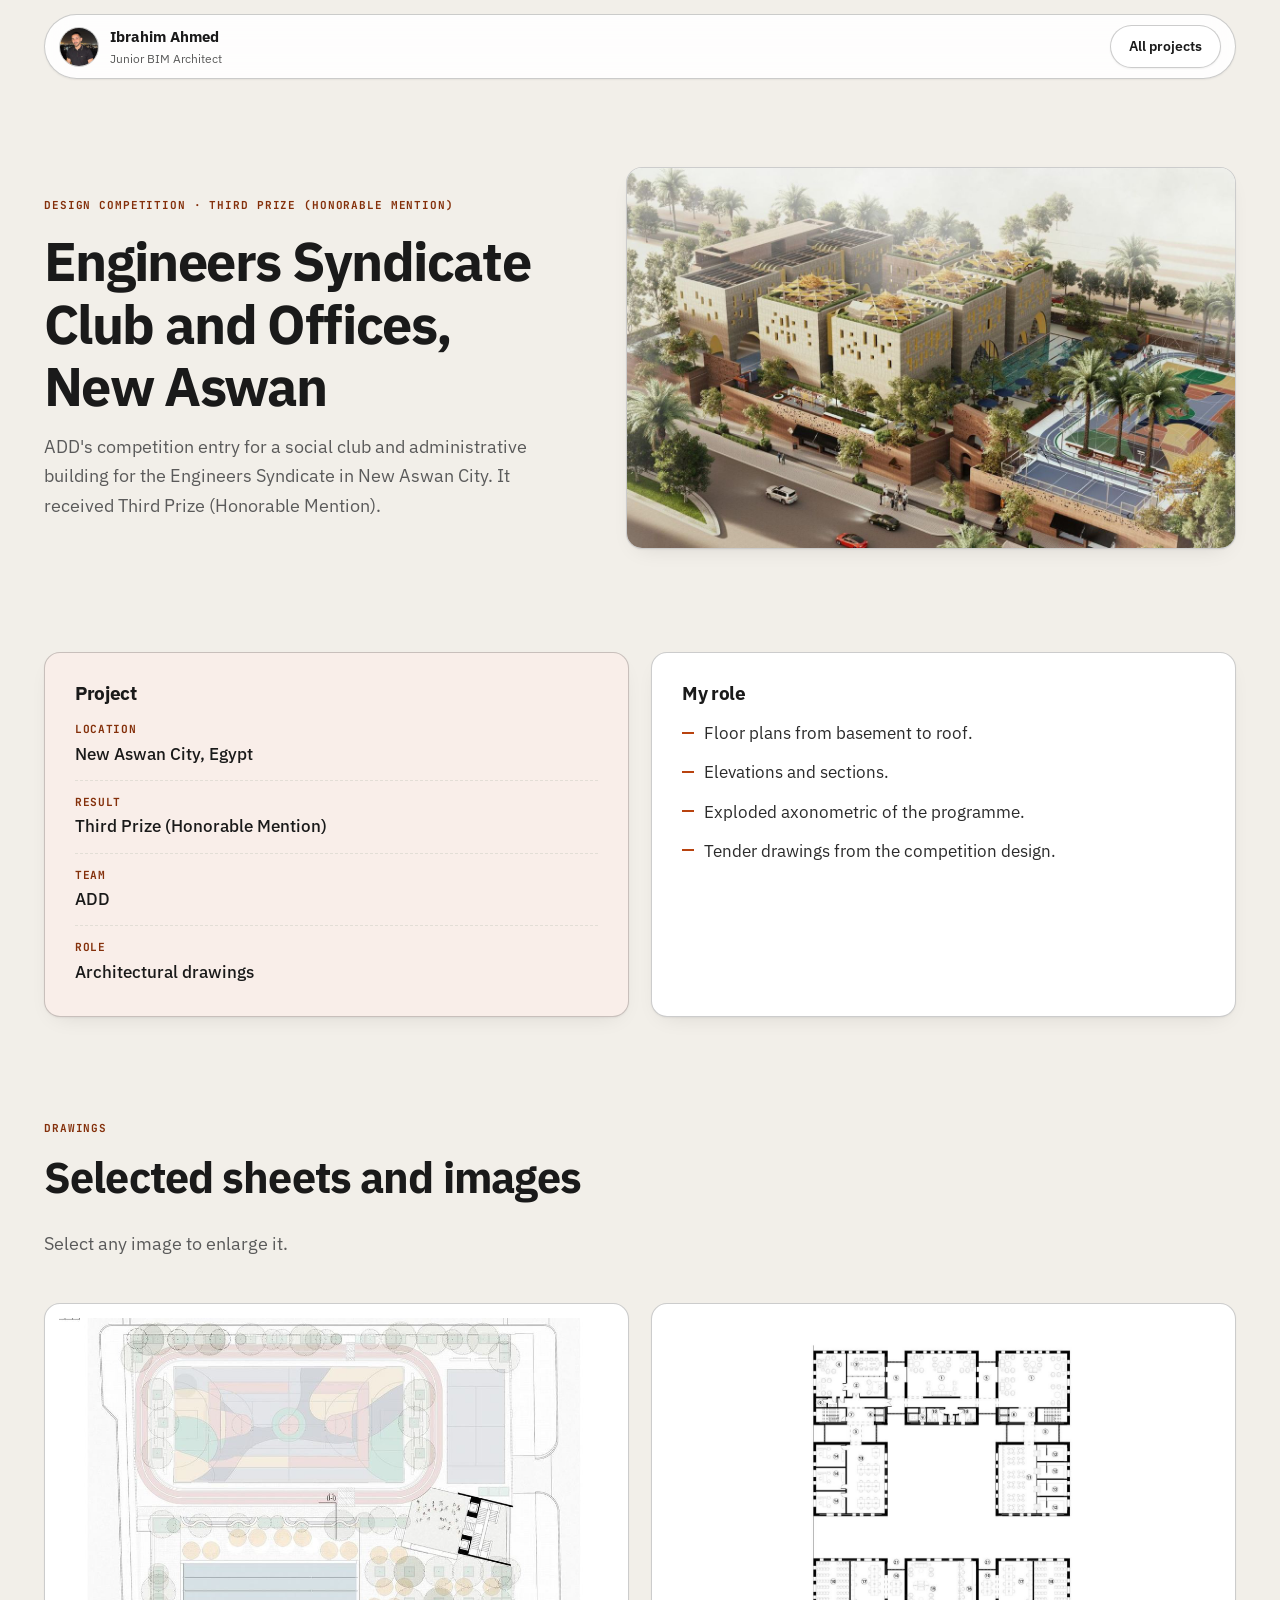
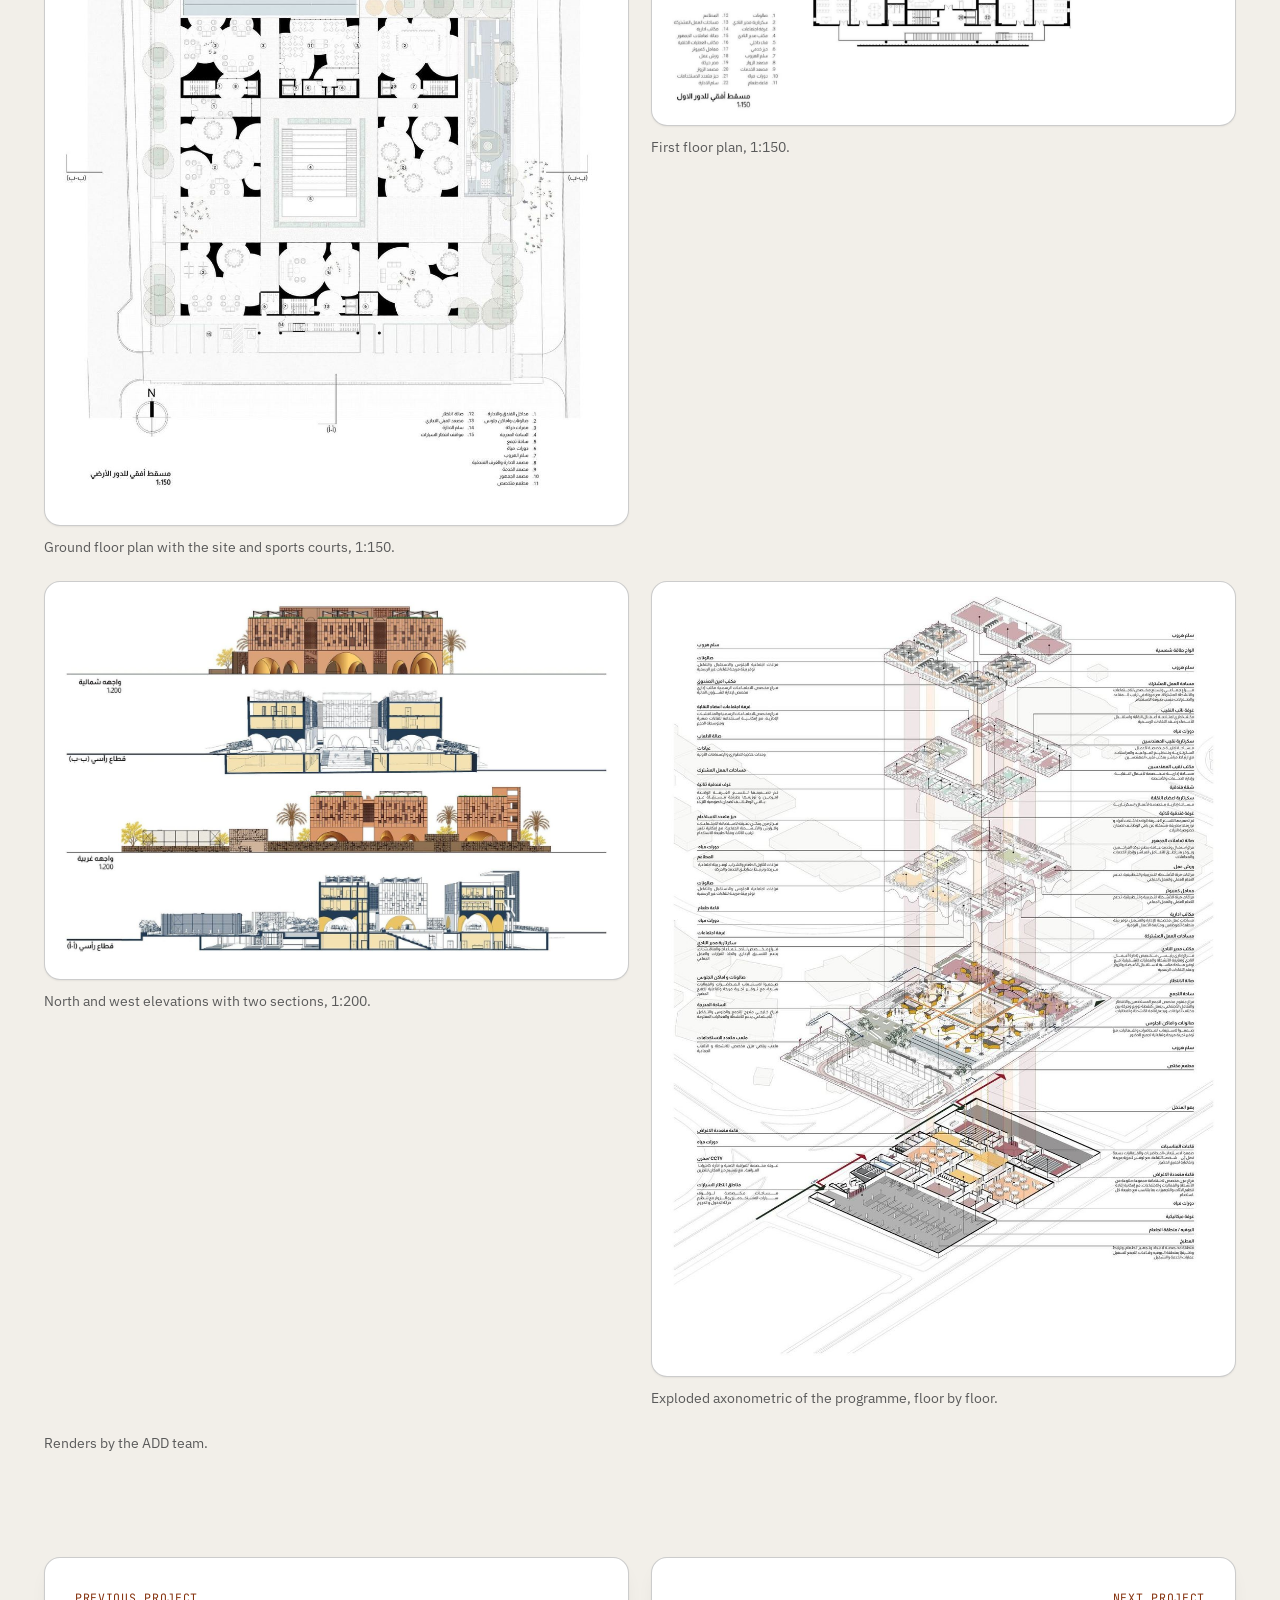
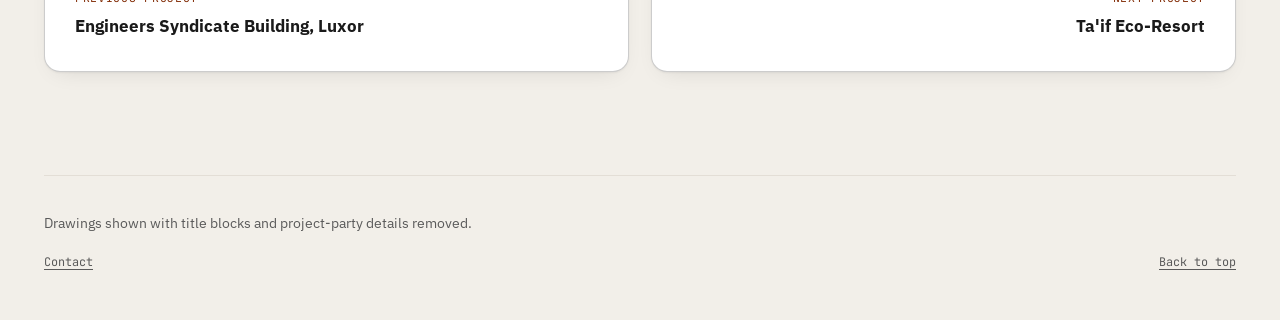
==== projects/engineers-syndicate-club-and-offices-new-aswan.html @ cb83fa79 "Add portfolio site for Ibrahim Ahmed Static site with a home page, six project pages with drawings, " ====
<!doctype html>
<html lang="en" dir="ltr" data-style="calm" data-archetype="other" style="--brand:#b8430f;--brand-ink:#ffffff">
<head>
  <meta charset="utf-8">
  <meta name="viewport" content="width=device-width, initial-scale=1">
  <title>Engineers Syndicate Club and Offices, New Aswan | Ibrahim Ahmed</title>
  <meta name="description" content="ADD&#x27;s competition entry for a social club and administrative building for the Engineers Syndicate in New Aswan City. It received Third Prize (Honorable M">
  <meta name="author" content="Ibrahim Ahmed">
  <meta name="color-scheme" content="light dark">
  <link rel="canonical" href="https://ibrahim-ahmed-a.github.io/Portfolio/projects/engineers-syndicate-club-and-offices-new-aswan.html">
  <meta property="og:title" content="Engineers Syndicate Club and Offices, New Aswan | Ibrahim Ahmed">
  <meta property="og:description" content="ADD&#x27;s competition entry for a social club and administrative building for the Engineers Syndicate in New Aswan City. It received Third Prize (Honorable M">
  <meta property="og:image" content="https://ibrahim-ahmed-a.github.io/Portfolio/assets/work/engineers-syndicate-club-and-offices-new-aswan.jpg">
  <link rel="icon" href="../assets/avatar.jpg">
  <link rel="preconnect" href="https://fonts.googleapis.com">
<link rel="preconnect" href="https://fonts.gstatic.com" crossorigin>
<link rel="stylesheet" href="https://fonts.googleapis.com/css2?family=IBM+Plex+Sans:wght@400;500;600;700&family=JetBrains+Mono:wght@500;700&display=swap">
  <link rel="stylesheet" href="../assets/site.css">
  <link rel="stylesheet" href="../assets/extra.css">
</head>
<body class="project-page">
  <a class="skip-link" href="#main">Skip to main content</a>
  <header class="topbar" id="top">
    <a class="brand" href="../index.html">
      <img class="brand-avatar" src="../assets/avatar.jpg" width="40" height="40" alt="" loading="eager" decoding="async">
      <span class="brand-text"><strong>Ibrahim Ahmed</strong><small>Junior BIM Architect</small></span>
    </a>
    <div class="topbar-actions"><a class="btn btn-ghost btn-sm" href="../index.html#work">All projects</a></div>
  </header>
  <main id="main">
    <section class="project-hero">
      <div class="project-head" data-reveal>
        <p class="kicker"><span>Design competition · Third Prize (Honorable Mention)</span></p>
        <h1 class="project-title">Engineers Syndicate Club and Offices, New Aswan</h1>
        <p class="section-lede">ADD&#x27;s competition entry for a social club and administrative building for the Engineers Syndicate in New Aswan City. It received Third Prize (Honorable Mention).</p>
      </div>
      <div class="project-cover"><img src="../assets/work/engineers-syndicate-club-and-offices-new-aswan.jpg" alt="" width="800" height="500" style="view-transition-name: work-engineers-syndicate-club-and-offices-new-aswan"></div>
    </section>
    <section class="section grid grid-2">
      <div class="card card-facts" data-reveal><h2 class="card-title">Project</h2><dl class="facts"><div><dt>Location</dt><dd>New Aswan City, Egypt</dd></div><div><dt>Result</dt><dd>Third Prize (Honorable Mention)</dd></div><div><dt>Team</dt><dd>ADD</dd></div><div><dt>Role</dt><dd>Architectural drawings</dd></div></dl></div>
      <div class="card" data-reveal><h2 class="card-title">My role</h2><ul class="role-list"><li>Floor plans from basement to roof.</li><li>Elevations and sections.</li><li>Exploded axonometric of the programme.</li><li>Tender drawings from the competition design.</li></ul></div>
    </section>
    <section class="section">
      <div class="section-head" data-reveal><p class="kicker"><span>Drawings</span></p><h2 class="section-title">Selected sheets and images</h2>
      <p class="section-lede">Select any image to enlarge it.</p></div>
      <div class="gallery"><figure class="shot" data-reveal><button class="shot-btn" type="button" data-full="../assets/projects/engineers-syndicate-club-and-offices-new-aswan-1.jpg" aria-label="Enlarge: Ground floor plan with the site and sports courts, 1:150."><img src="../assets/projects/engineers-syndicate-club-and-offices-new-aswan-1.jpg" alt="Ground floor plan with the site and sports courts, 1:150." width="1050" height="1500" loading="lazy" decoding="async"></button><figcaption>Ground floor plan with the site and sports courts, 1:150.</figcaption></figure><figure class="shot" data-reveal><button class="shot-btn" type="button" data-full="../assets/projects/engineers-syndicate-club-and-offices-new-aswan-2.jpg" aria-label="Enlarge: First floor plan, 1:150."><img src="../assets/projects/engineers-syndicate-club-and-offices-new-aswan-2.jpg" alt="First floor plan, 1:150." width="1500" height="1062" loading="lazy" decoding="async"></button><figcaption>First floor plan, 1:150.</figcaption></figure><figure class="shot" data-reveal><button class="shot-btn" type="button" data-full="../assets/projects/engineers-syndicate-club-and-offices-new-aswan-3.jpg" aria-label="Enlarge: North and west elevations with two sections, 1:200."><img src="../assets/projects/engineers-syndicate-club-and-offices-new-aswan-3.jpg" alt="North and west elevations with two sections, 1:200." width="1500" height="997" loading="lazy" decoding="async"></button><figcaption>North and west elevations with two sections, 1:200.</figcaption></figure><figure class="shot" data-reveal><button class="shot-btn" type="button" data-full="../assets/projects/engineers-syndicate-club-and-offices-new-aswan-4.jpg" aria-label="Enlarge: Exploded axonometric of the programme, floor by floor."><img src="../assets/projects/engineers-syndicate-club-and-offices-new-aswan-4.jpg" alt="Exploded axonometric of the programme, floor by floor." width="1087" height="1500" loading="lazy" decoding="async"></button><figcaption>Exploded axonometric of the programme, floor by floor.</figcaption></figure></div>
      <p class="project-note" data-reveal>Renders by the ADD team.</p>
    </section>
    <nav class="section project-nav" aria-label="More projects" data-reveal>
      <a class="card project-nav-link" href="engineers-syndicate-building-luxor.html"><small>Previous project</small><strong>Engineers Syndicate Building, Luxor</strong></a>
      <a class="card project-nav-link next" href="taif-eco-resort.html"><small>Next project</small><strong>Ta&#x27;if Eco-Resort</strong></a>
    </nav>
  </main>
  <footer class="footer"><div class="footer-inner">
    <p class="footer-note">Drawings shown with title blocks and project-party details removed.</p>
    <p class="footer-meta"><a href="../index.html#contact">Contact</a><a href="#top">Back to top</a></p>
  </div></footer>
  <dialog class="lightbox" id="lightbox" aria-label="Enlarged image"><button class="lightbox-close" type="button" aria-label="Close">Close</button><img alt=""></dialog>
  <script src="../assets/extra.js" defer></script>
</body>
</html>
---- assets/site.css ----
/* =========================================================================
   Portfolio template : generated by the portfolio-interview skill
   Derived from the imMamdouhaboammar portfolio page (Patter design system).
   One stylesheet serves LTR and RTL pages. Direction-sensitive values go
   through logical properties or the --sx flip.
   The whole palette hangs off one colour: --brand, set inline on <html> by
   build.mjs together with --brand-ink (black or white, whichever reads).
   ========================================================================= */

:root {
  --brand:        #df9367;
  --brand-ink:    #16120e;
  --brand-deep:   color-mix(in srgb, var(--brand) 72%, #000);
  --brand-light:  color-mix(in srgb, var(--brand) 38%, #fff);
  --brand-cream:  color-mix(in srgb, var(--brand) 9%, #fff);

  --ink:          #000000;
  --ink-2:        #1a1a1a;
  --ink-body:     #2b2b2b;
  --ink-muted:    #5a5a5a;

  --bg:           #f2efe9;
  --surface:      #ffffff;
  --surface-2:    #faf8f5;
  --surface-dark: #14161c;
  --line:         #000000;
  --line-soft:    #e3ded6;
  --live:         #2ea043;

  /* Accent rotation. Slot 1 is always the brand; each card claims one
     through data-accent. */
  --a1: var(--brand);
  --a2: #c6e86c;
  --a3: #8fbef5;
  --a4: #c9a8f2;
  --a5: #7fd6b4;
  --a6: #f6cf63;
  --accent: var(--a1);
  --accent-ink: #16120e;

  --font-sans: "IBM Plex Sans", ui-sans-serif, system-ui, -apple-system, "Segoe UI", sans-serif;
  --font-mono: "JetBrains Mono", ui-monospace, "SF Mono", Menlo, monospace;

  --r-sm: 8px;
  --r-md: 14px;
  --r-lg: 20px;
  --r-xl: 28px;
  --r-pill: 999px;

  --bw: 2px;
  --sx: 5px;                       /* horizontal shadow offset, flipped in RTL */
  --sy: 5px;
  --shadow: var(--sx) var(--sy) 0 0 var(--line);
  --shadow-sm: calc(var(--sx) * 0.6) calc(var(--sy) * 0.6) 0 0 var(--line);
  --shadow-lg: calc(var(--sx) * 1.6) calc(var(--sy) * 1.6) 0 0 var(--line);

  --gap: clamp(14px, 2vw, 22px);
  --pad: clamp(18px, 2.4vw, 30px);
  --shell: clamp(16px, 4vw, 44px);
  --section-gap: clamp(56px, 8vw, 116px);
  --maxw: 1280px;

  --focus: var(--ink-2);
  --ease: cubic-bezier(0.32, 0.72, 0, 1);
}

html[lang="ar"] {
  --font-sans: "IBM Plex Sans Arabic", "IBM Plex Sans", ui-sans-serif, system-ui, sans-serif;
}

[dir="rtl"] { --sx: -5px; }

[data-accent="1"] { --accent: var(--a1); --accent-ink: var(--brand-ink); }
[data-accent="2"] { --accent: var(--a2); }
[data-accent="3"] { --accent: var(--a3); }
[data-accent="4"] { --accent: var(--a4); }
[data-accent="5"] { --accent: var(--a5); }
[data-accent="6"] { --accent: var(--a6); }

/* --- dark theme ---------------------------------------------------------- */

@media (prefers-color-scheme: dark) {
  :root:not([data-theme="light"]) {
    --brand-deep: color-mix(in srgb, var(--brand) 70%, #fff);
    --brand-light: color-mix(in srgb, var(--brand) 30%, #0b0d12);
    --brand-cream: color-mix(in srgb, var(--brand) 14%, #0b0d12);
    --ink: #000000;
    --ink-2: #f2f2f2;
    --ink-body: #d8dbe0;
    --ink-muted: #9aa1ad;
    --bg: #0b0d12;
    --surface: #161920;
    --surface-2: #1b1f27;
    --surface-dark: #000000;
    --line: #000000;
    --line-soft: #2c313b;
    --a2: #cdeb7a;
    --a3: #9cc8fa;
    --a4: #d3b6f7;
    --a5: #8fe0c1;
    --a6: #f8d876;
  }
}

:root[data-theme="dark"] {
  --brand-deep: color-mix(in srgb, var(--brand) 70%, #fff);
  --brand-light: color-mix(in srgb, var(--brand) 30%, #0b0d12);
  --brand-cream: color-mix(in srgb, var(--brand) 14%, #0b0d12);
  --ink: #000000;
  --ink-2: #f2f2f2;
  --ink-body: #d8dbe0;
  --ink-muted: #9aa1ad;
  --bg: #0b0d12;
  --surface: #161920;
  --surface-2: #1b1f27;
  --surface-dark: #000000;
  --line: #000000;
  --line-soft: #2c313b;
  --a2: #cdeb7a;
  --a3: #9cc8fa;
  --a4: #d3b6f7;
  --a5: #8fe0c1;
  --a6: #f8d876;
}

/* --- base ---------------------------------------------------------------- */

*, *::before, *::after { box-sizing: border-box; }

html {
  scroll-behavior: smooth;
  scroll-padding-block-start: 96px;
  -webkit-text-size-adjust: 100%;
}

body {
  margin: 0;
  background-color: var(--bg);
  background-image: radial-gradient(circle at 1px 1px, color-mix(in srgb, var(--ink-muted) 22%, transparent) 1px, transparent 0);
  background-size: 22px 22px;
  color: var(--ink-body);
  font-family: var(--font-sans);
  font-size: clamp(15px, 0.35vw + 14px, 16.5px);
  line-height: 1.65;
  overflow-x: hidden;
}

img { max-width: 100%; height: auto; display: block; }

h1, h2, h3 {
  color: var(--ink-2);
  margin: 0;
  line-height: 1.15;
  letter-spacing: -0.02em;
  font-weight: 700;
  text-wrap: balance;
}

html[lang="ar"] h1,
html[lang="ar"] h2,
html[lang="ar"] h3 { letter-spacing: 0; line-height: 1.3; }

p { margin: 0; text-wrap: pretty; }
ul { margin: 0; padding: 0; list-style: none; }

a { color: inherit; text-decoration: none; }

:focus-visible {
  outline: 3px solid var(--focus);
  outline-offset: 2px;
}

/* Dark surfaces need the ring inverted to stay visible against them. */
.pill-dark,
.card-feature,
.card-feature * { --focus: #f2efe9; }

/* Text for screen readers only, such as the note that a link opens a new tab. */
.sr-only {
  position: absolute;
  width: 1px;
  height: 1px;
  padding: 0;
  margin: -1px;
  overflow: hidden;
  clip: rect(0, 0, 0, 0);
  clip-path: inset(50%);
  white-space: nowrap;
  border: 0;
}

.skip-link {
  position: absolute;
  inset-block-start: -100px;
  inset-inline-start: var(--shell);
  z-index: 200;
  padding: 10px 18px;
  background: var(--brand);
  color: var(--brand-ink);
  border: var(--bw) solid var(--line);
  border-radius: var(--r-pill);
  font-weight: 600;
  transition: inset-block-start 0.2s var(--ease);
}
.skip-link:focus { inset-block-start: 14px; }

.i { width: 18px; height: 18px; flex: none; }
[dir="rtl"] .i-arrow { transform: scaleX(-1); }

/* --- shell --------------------------------------------------------------- */

main {
  width: min(100% - var(--shell) * 2, var(--maxw));
  margin-inline: auto;
  padding-block: clamp(20px, 4vw, 40px) 0;
}

.section { margin-block-start: var(--section-gap); }

.section-head { max-width: 62ch; margin-block-end: clamp(24px, 3.5vw, 44px); }

.section-title { font-size: clamp(1.7rem, 3.4vw, 2.7rem); }

.section-lede {
  margin-block-start: 14px;
  color: var(--ink-muted);
  font-size: clamp(0.98rem, 0.9vw + 0.75rem, 1.12rem);
}

.section-foot { margin-block-start: clamp(22px, 3vw, 34px); }

/* --- kicker chip --------------------------------------------------------- */

.kicker { margin-block-end: 16px; display: flex; align-items: center; gap: 10px; }

.kicker::after {
  content: "";
  flex: none;
  width: 14px;
  height: 14px;
  background: var(--a3);
  border: 1.5px solid var(--line);
  border-radius: 4px;
  transform: rotate(18deg);
}

.kicker > span {
  display: inline-block;
  padding: 5px 14px;
  background: var(--brand);
  color: var(--brand-ink);
  border: var(--bw) solid var(--line);
  border-radius: var(--r-pill);
  box-shadow: var(--shadow-sm);
  font-family: var(--font-mono);
  font-size: 11px;
  font-weight: 700;
  letter-spacing: 0.08em;
  text-transform: uppercase;
}

html[lang="ar"] .kicker > span {
  font-family: var(--font-sans);
  letter-spacing: 0;
  text-transform: none;
  font-size: 12px;
}

/* --- cards --------------------------------------------------------------- */

.card {
  background: var(--surface);
  border: var(--bw) solid var(--line);
  border-radius: var(--r-lg);
  box-shadow: var(--shadow);
  padding: var(--pad);
}

.card-title { font-size: clamp(1.02rem, 0.7vw + 0.86rem, 1.16rem); }

.card-body {
  margin-block-start: 10px;
  color: var(--ink-muted);
  font-size: 0.95rem;
  line-height: 1.6;
}

/* --- buttons ------------------------------------------------------------- */

.btn {
  display: inline-flex;
  align-items: center;
  gap: 9px;
  padding: 13px 24px;
  border: var(--bw) solid var(--line);
  border-radius: var(--r-pill);
  box-shadow: var(--shadow-sm);
  font-family: inherit;
  font-size: 0.95rem;
  font-weight: 600;
  cursor: pointer;
  transition: transform 0.16s var(--ease), box-shadow 0.16s var(--ease), background-color 0.16s var(--ease);
}

.btn-sm { padding: 9px 18px; font-size: 0.88rem; }
.topbar .btn { white-space: nowrap; }

.btn-primary { background: var(--brand); color: var(--brand-ink); }
.btn-ghost { background: var(--surface); color: var(--ink-2); }

.btn:hover {
  transform: translate(calc(var(--sx) * -0.5), -2px);
  box-shadow: var(--shadow);
}
.btn:active { transform: translate(0, 0); box-shadow: none; }

.icon-btn {
  display: inline-grid;
  place-items: center;
  width: 42px;
  height: 42px;
  padding: 0;
  background: var(--surface);
  color: var(--ink-2);
  border: var(--bw) solid var(--line);
  border-radius: var(--r-pill);
  cursor: pointer;
  transition: background-color 0.16s var(--ease), transform 0.16s var(--ease);
}
.icon-btn:hover { background: var(--brand); color: var(--brand-ink); }
.icon-btn .i { width: 19px; height: 19px; grid-area: 1 / 1; }

/* theme icon swap */
.i-moon { display: none; }
@media (prefers-color-scheme: dark) {
  :root:not([data-theme="light"]) .i-sun { display: none; }
  :root:not([data-theme="light"]) .i-moon { display: block; }
}
:root[data-theme="dark"] .i-sun { display: none; }
:root[data-theme="dark"] .i-moon { display: block; }
:root[data-theme="light"] .i-sun { display: block; }
:root[data-theme="light"] .i-moon { display: none; }

/* --- pills & chips ------------------------------------------------------- */

.pill {
  display: inline-flex;
  align-items: center;
  gap: 8px;
  padding: 9px 16px;
  border: var(--bw) solid var(--line);
  border-radius: var(--r-pill);
  font-size: 0.85rem;
  font-weight: 500;
}

.pill-dark {
  background: var(--surface-dark);
  color: #f4f1ec;
  transition: transform 0.16s var(--ease);
}
a.pill-dark:hover { transform: translateY(-2px); }
.pill-dark .i { width: 15px; height: 15px; color: var(--brand); }

.pill-row {
  display: flex;
  flex-wrap: wrap;
  gap: 10px;
  margin-block-start: clamp(22px, 3vw, 30px);
}

.chip-row { display: flex; flex-wrap: wrap; gap: 8px; }
.chip-row-tight { gap: 6px; margin-block-start: 18px; }

.chip {
  padding: 5px 12px;
  background: var(--surface-2);
  color: var(--ink-body);
  border: 1.5px solid var(--line-soft);
  border-radius: var(--r-pill);
  font-size: 0.8rem;
  font-weight: 500;
}

.chip-solid { background: var(--brand); color: var(--brand-ink); border-color: var(--line); font-weight: 600; }
.chip-mono { font-family: var(--font-mono); font-size: 0.72rem; font-weight: 700; }

.tag-row { display: flex; flex-wrap: wrap; gap: 6px; margin-block-start: 16px; }

.tag {
  padding: 3px 10px;
  background: var(--brand-cream);
  color: var(--brand-deep);
  border: 1.5px solid var(--brand-light);
  border-radius: var(--r-sm);
  font-family: var(--font-mono);
  font-size: 0.68rem;
  font-weight: 700;
  letter-spacing: 0.02em;
}

/* --- topbar -------------------------------------------------------------- */

.topbar {
  position: sticky;
  inset-block-start: 0;
  z-index: 100;
  display: flex;
  align-items: center;
  gap: clamp(10px, 2vw, 22px);
  width: min(100% - var(--shell) * 2, var(--maxw));
  margin-inline: auto;
  margin-block-start: 14px;
  padding: 10px 14px;
  background: color-mix(in srgb, var(--surface) 88%, transparent);
  backdrop-filter: blur(14px);
  -webkit-backdrop-filter: blur(14px);
  border: var(--bw) solid var(--line);
  border-radius: var(--r-pill);
  box-shadow: var(--shadow-sm);
}

.brand { display: flex; align-items: center; gap: 11px; min-width: 0; }

.brand-avatar {
  width: 40px;
  height: 40px;
  border-radius: var(--r-pill);
  border: var(--bw) solid var(--line);
  object-fit: cover;
}

.brand-text { display: flex; flex-direction: column; min-width: 0; }
.brand-text strong { font-size: 0.92rem; color: var(--ink-2); white-space: nowrap; }
.brand-text small { font-size: 0.72rem; color: var(--ink-muted); white-space: nowrap; overflow: hidden; text-overflow: ellipsis; }

.nav { margin-inline-start: auto; }

.nav-list { display: flex; align-items: center; gap: 4px; }

.nav-list a {
  display: block;
  padding: 8px 14px;
  border-radius: var(--r-pill);
  font-size: 0.88rem;
  font-weight: 500;
  white-space: nowrap;
  color: var(--ink-muted);
  transition: color 0.16s var(--ease), background-color 0.16s var(--ease);
}
.nav-list a:hover { color: var(--ink-2); background: var(--surface-2); }
.nav-list a[aria-current="true"] { color: var(--ink-2); background: var(--brand-cream); font-weight: 600; }

.topbar-actions { display: flex; align-items: center; gap: 8px; margin-inline-start: auto; }
.nav + .topbar-actions { margin-inline-start: 0; }

.lang-switch {
  display: inline-flex;
  align-items: center;
  gap: 7px;
  padding: 9px 15px;
  background: var(--surface-2);
  border: var(--bw) solid var(--line);
  border-radius: var(--r-pill);
  font-size: 0.83rem;
  font-weight: 600;
  white-space: nowrap;
  color: var(--ink-2);
  transition: background-color 0.16s var(--ease);
}
.lang-switch:hover { background: var(--brand); color: var(--brand-ink); }
.lang-switch .i { width: 16px; height: 16px; }

.menu-btn { display: none; }
.menu-btn .i-close { display: none; }
.menu-btn[aria-expanded="true"] .i-menu { display: none; }
.menu-btn[aria-expanded="true"] .i-close { display: block; }

/* --- hero ---------------------------------------------------------------- */

.hero {
  display: grid;
  grid-template-columns: minmax(0, 1.55fr) minmax(0, 1fr);
  gap: var(--gap);
  margin-block-start: clamp(26px, 4vw, 48px);
  align-items: start;
}

.hero-main { padding: clamp(24px, 3.4vw, 46px); }

.hero-title {
  font-size: clamp(2.05rem, 5.4vw, 4rem);
  font-weight: 700;
  letter-spacing: -0.035em;
}
html[lang="ar"] .hero-title { letter-spacing: 0; font-size: clamp(1.85rem, 4.8vw, 3.5rem); }

.mark {
  display: inline-block;
  padding: 0 16px 3px;
  background: var(--brand);
  color: var(--brand-ink);
  border: var(--bw) solid var(--line);
  border-radius: var(--r-pill);
  box-shadow: var(--shadow-sm);
}

.hero-lede {
  max-width: 58ch;
  margin-block-start: clamp(18px, 2.4vw, 26px);
  color: var(--ink-muted);
  font-size: clamp(1rem, 0.7vw + 0.85rem, 1.15rem);
}

.hero-actions {
  display: flex;
  flex-wrap: wrap;
  gap: 12px;
  margin-block-start: clamp(22px, 3vw, 32px);
}

.hero-side { display: grid; gap: var(--gap); }

.card-portrait { padding: 12px; }

.card-portrait img {
  width: 100%;
  aspect-ratio: 1 / 1;
  object-fit: cover;
  border-radius: var(--r-md);
  border: var(--bw) solid var(--line);
}

.card-portrait figcaption {
  display: flex;
  align-items: center;
  gap: 9px;
  margin-block-start: 14px;
  padding-inline: 6px;
  padding-block-end: 4px;
  font-size: 0.83rem;
  font-weight: 500;
  color: var(--ink-muted);
}

.status-dot {
  width: 9px;
  height: 9px;
  flex: none;
  border-radius: 50%;
  background: var(--live);
  box-shadow: 0 0 0 3px color-mix(in srgb, var(--live) 24%, transparent);
}

.card-link {
  display: grid;
  grid-template-columns: 1fr auto;
  align-items: center;
  gap: 4px 12px;
  background: var(--brand-cream);
  transition: transform 0.18s var(--ease), box-shadow 0.18s var(--ease);
}
.card-link:hover { transform: translate(calc(var(--sx) * -0.6), -3px); box-shadow: var(--shadow-lg); }

.card-link-label {
  grid-column: 1;
  font-family: var(--font-mono);
  font-size: 0.7rem;
  font-weight: 700;
  letter-spacing: 0.06em;
  text-transform: uppercase;
  color: var(--brand-deep);
}
html[lang="ar"] .card-link-label { font-family: var(--font-sans); letter-spacing: 0; text-transform: none; font-size: 0.78rem; }

.card-link-value { grid-column: 1; font-size: 1.3rem; color: var(--ink-2); }

.card-link-go {
  grid-column: 2;
  grid-row: 1 / span 2;
  display: grid;
  place-items: center;
  width: 42px;
  height: 42px;
  background: var(--brand);
  color: var(--brand-ink);
  border: var(--bw) solid var(--line);
  border-radius: var(--r-pill);
}

/* --- stats --------------------------------------------------------------- */

.stats {
  display: grid;
  grid-template-columns: repeat(4, minmax(0, 1fr));
  gap: var(--gap);
  margin-block-start: var(--gap);
}

.stat { text-align: center; padding-block: clamp(20px, 2.6vw, 30px); }

.stat-value {
  display: block;
  font-size: clamp(1.7rem, 3.2vw, 2.5rem);
  font-weight: 700;
  letter-spacing: -0.03em;
  color: var(--ink-2);
  line-height: 1.05;
}

.stat-label {
  display: block;
  margin-block-start: 8px;
  font-size: 0.8rem;
  color: var(--ink-muted);
}

.stats-note {
  grid-column: 1 / -1;
  font-family: var(--font-mono);
  font-size: 0.72rem;
  color: var(--ink-muted);
  text-align: center;
}
html[lang="ar"] .stats-note { font-family: var(--font-sans); font-size: 0.8rem; }

/* --- grids --------------------------------------------------------------- */

.grid { display: grid; gap: var(--gap); }
.grid-3 { grid-template-columns: repeat(3, minmax(0, 1fr)); }
.grid-4 { grid-template-columns: repeat(4, minmax(0, 1fr)); }
.grid-stack { grid-template-columns: repeat(2, minmax(0, 1fr)); }
.grid-stack > :first-child { grid-column: 1 / -1; }

/* --- capability cards ---------------------------------------------------- */

.card-cap { transition: transform 0.18s var(--ease), box-shadow 0.18s var(--ease); }
.card-cap:hover { transform: translate(calc(var(--sx) * -0.5), -3px); box-shadow: var(--shadow-lg); }

.cap-icon {
  display: grid;
  place-items: center;
  width: 46px;
  height: 46px;
  margin-block-end: 18px;
  background: var(--brand-cream);
  color: var(--brand-deep);
  border: var(--bw) solid var(--line);
  border-radius: var(--r-md);
}
.cap-icon .i { width: 22px; height: 22px; }

/* --- project cards ------------------------------------------------------- */

.card-project {
  display: flex;
  flex-direction: column;
  transition: transform 0.18s var(--ease), box-shadow 0.18s var(--ease);
}
.card-project:hover { transform: translate(calc(var(--sx) * -0.5), -3px); box-shadow: var(--shadow-lg); }
.card-project .tag-row { margin-block-start: auto; padding-block-start: 16px; }

.project-link { display: block; }

.project-link .card-title {
  display: flex;
  align-items: center;
  justify-content: space-between;
  gap: 12px;
}

.project-go {
  display: grid;
  place-items: center;
  width: 30px;
  height: 30px;
  flex: none;
  background: var(--surface-2);
  color: var(--ink-2);
  border: 1.5px solid var(--line-soft);
  border-radius: var(--r-pill);
  transition: background-color 0.16s var(--ease), border-color 0.16s var(--ease);
}
.project-go .i { width: 15px; height: 15px; }
.card-project:hover .project-go { background: var(--brand); border-color: var(--line); color: var(--brand-ink); }

/* --- stack cards --------------------------------------------------------- */

.stack-title {
  margin-block-end: 16px;
  padding-block-end: 12px;
  border-block-end: 1.5px dashed var(--line-soft);
  font-size: 0.98rem;
}

/* --- principles ---------------------------------------------------------- */

.card-principle { background: var(--surface-2); }

.principle-num {
  display: block;
  margin-block-end: 14px;
  font-family: var(--font-mono);
  font-size: 1.9rem;
  font-weight: 700;
  color: var(--brand);
  -webkit-text-stroke: 1px var(--line);
  line-height: 1;
}

/* --- background ---------------------------------------------------------- */

.bg-grid {
  display: grid;
  grid-template-columns: repeat(3, minmax(0, 1fr));
  gap: var(--gap);
}

.card-prose { grid-column: span 2; display: grid; gap: 15px; align-content: start; }
.card-prose p { color: var(--ink-muted); }
.card-prose p:first-child { color: var(--ink-body); font-size: 1.05rem; }

.card-quote { background: var(--brand-cream); }
.card-feature { grid-column: 1 / -1; background: var(--surface-dark); color: #d9d5cf; }
.card-feature .card-title { color: #fff; }
.card-feature .card-body { color: #b6b1aa; max-width: 76ch; }
.card-feature .btn { margin-block-start: 20px; }

/* --- faq ----------------------------------------------------------------- */

.faq-list { display: grid; gap: 12px; }

.card-faq { padding: 0; }

.card-faq summary {
  display: flex;
  align-items: center;
  justify-content: space-between;
  gap: 16px;
  padding: clamp(16px, 2vw, 22px) var(--pad);
  cursor: pointer;
  font-weight: 600;
  color: var(--ink-2);
  list-style: none;
}
.card-faq summary::-webkit-details-marker { display: none; }

.faq-mark {
  position: relative;
  width: 22px;
  height: 22px;
  flex: none;
  border: 1.5px solid var(--line-soft);
  border-radius: var(--r-pill);
}
.faq-mark::before,
.faq-mark::after {
  content: "";
  position: absolute;
  inset-block-start: 50%;
  inset-inline-start: 50%;
  width: 9px;
  height: 1.7px;
  background: var(--ink-2);
  transform: translate(-50%, -50%);
  transition: transform 0.2s var(--ease);
}
.faq-mark::after { transform: translate(-50%, -50%) rotate(90deg); }
.card-faq[open] .faq-mark::after { transform: translate(-50%, -50%) rotate(0deg); }
.card-faq[open] .faq-mark { background: var(--brand); border-color: var(--line); }

.card-faq > p {
  padding: 0 var(--pad) var(--pad);
  margin-block-start: -4px;
  color: var(--ink-muted);
  max-width: 82ch;
}

/* --- contact ------------------------------------------------------------- */

.card-contact {
  padding: clamp(26px, 4vw, 56px);
  background: var(--surface-2);
  box-shadow: var(--shadow-lg);
}

.contact-grid {
  display: grid;
  grid-template-columns: repeat(4, minmax(0, 1fr));
  gap: var(--gap);
  margin-block-start: clamp(26px, 3.4vw, 38px);
}

.contact-card {
  display: flex;
  align-items: center;
  gap: 13px;
  padding: 16px;
  background: var(--surface);
  border: var(--bw) solid var(--line);
  border-radius: var(--r-md);
  box-shadow: var(--shadow-sm);
  transition: transform 0.16s var(--ease), box-shadow 0.16s var(--ease);
}
.contact-card:hover { transform: translate(calc(var(--sx) * -0.5), -2px); box-shadow: var(--shadow); }

.contact-icon {
  display: grid;
  place-items: center;
  width: 40px;
  height: 40px;
  flex: none;
  background: var(--brand);
  color: var(--accent-ink);
  border: var(--bw) solid var(--line);
  border-radius: var(--r-pill);
}

.contact-meta { display: flex; flex-direction: column; min-width: 0; }
.contact-meta small { font-size: 0.72rem; color: var(--ink-muted); }
.contact-meta strong { font-size: 0.86rem; color: var(--ink-2); overflow-wrap: anywhere; }

.availability {
  display: flex;
  flex-wrap: wrap;
  gap: clamp(22px, 4vw, 56px);
  margin-block-start: clamp(26px, 3.4vw, 38px);
  padding-block-start: clamp(22px, 3vw, 32px);
  border-block-start: 1.5px dashed var(--line-soft);
}
.availability-block h3 { margin-block-end: 12px; font-size: 0.85rem; color: var(--ink-muted); font-weight: 600; }

#copy-email { margin-block-start: clamp(22px, 3vw, 30px); }

/* --- footer -------------------------------------------------------------- */

.footer { margin-block-start: var(--section-gap); padding-block-end: clamp(26px, 4vw, 48px); }

.footer-inner {
  width: min(100% - var(--shell) * 2, var(--maxw));
  margin-inline: auto;
  padding-block-start: clamp(24px, 3vw, 36px);
  border-block-start: var(--bw) solid var(--line-soft);
  display: grid;
  gap: 18px;
}

.footer-note { color: var(--ink-muted); font-size: 0.88rem; max-width: 60ch; }

.footer-links { display: flex; flex-wrap: wrap; gap: 8px; }

.footer-links a {
  padding: 7px 15px;
  background: var(--surface);
  border: 1.5px solid var(--line-soft);
  border-radius: var(--r-pill);
  font-size: 0.82rem;
  font-weight: 500;
  transition: background-color 0.16s var(--ease), border-color 0.16s var(--ease);
}
.footer-links a:hover { background: var(--brand); color: var(--brand-ink); border-color: var(--line); }

.footer-meta {
  display: flex;
  flex-wrap: wrap;
  justify-content: space-between;
  gap: 12px;
  font-family: var(--font-mono);
  font-size: 0.74rem;
  color: var(--ink-muted);
}
html[lang="ar"] .footer-meta { font-family: var(--font-sans); font-size: 0.82rem; }
.footer-meta a { text-decoration: underline; text-underline-offset: 3px; }

/* --- responsive ---------------------------------------------------------- */

@media (min-width: 1800px) {
  :root { --maxw: 1440px; }
}

@media (max-width: 1220px) {
  .brand-text small { display: none; }
  .nav {
    position: fixed;
    inset-block-start: 84px;
    inset-inline: var(--shell);
    z-index: 99;
    padding: 12px;
    background: var(--surface);
    border: var(--bw) solid var(--line);
    border-radius: var(--r-lg);
    box-shadow: var(--shadow);
    opacity: 0;
    visibility: hidden;
    transform: translateY(-10px);
    transition: opacity 0.2s var(--ease), transform 0.2s var(--ease), visibility 0.2s;
  }
  .nav.is-open { opacity: 1; visibility: visible; transform: none; }
  .nav-list { flex-direction: column; align-items: stretch; gap: 2px; }
  .nav-list a { padding: 12px 16px; border-radius: var(--r-md); font-size: 0.95rem; }
  .menu-btn { display: inline-grid; }
  .topbar-actions { margin-inline-start: auto; }
}

@media (max-width: 960px) {
  html { scroll-padding-block-start: 84px; }
  .hero { grid-template-columns: minmax(0, 1fr); }
  .hero-side { grid-template-columns: minmax(0, 1fr) minmax(0, 1fr); align-items: start; }
  .grid-3 { grid-template-columns: repeat(2, minmax(0, 1fr)); }
  .grid-4 { grid-template-columns: repeat(2, minmax(0, 1fr)); }
  .bg-grid { grid-template-columns: minmax(0, 1fr); }
  .card-prose { grid-column: auto; }
  .contact-grid { grid-template-columns: repeat(2, minmax(0, 1fr)); }
  .topbar-cta { display: none; }
  .brand-text small { display: none; }
}

@media (max-width: 720px) {
  :root { --sx: 4px; --sy: 4px; }
  [dir="rtl"] { --sx: -4px; }
  .grid-3 { grid-template-columns: minmax(0, 1fr); }
  .grid-stack { grid-template-columns: minmax(0, 1fr); }
  .hero-side { grid-template-columns: minmax(0, 1fr); }
  .stats { grid-template-columns: repeat(2, minmax(0, 1fr)); }
  .contact-grid { grid-template-columns: minmax(0, 1fr); }
  .hero-actions .btn { flex: 1 1 auto; justify-content: center; }
  .availability { gap: 24px; }
}

@media (max-width: 480px) {
  .topbar { padding: 8px 10px; gap: 8px; }
  .brand-avatar { width: 34px; height: 34px; }
  .brand-text strong { font-size: 0.84rem; }
  .lang-switch { padding: 9px 12px; }
  .lang-switch span { display: none; }
  .grid-4 { grid-template-columns: minmax(0, 1fr); }
  .pill { font-size: 0.8rem; padding: 8px 13px; }
  .footer-meta { flex-direction: column; }
}

@media (max-width: 360px) {
  .stats { grid-template-columns: minmax(0, 1fr); }
}

/* --- motion & print ------------------------------------------------------ */

@media (prefers-reduced-motion: reduce) {
  html { scroll-behavior: auto; }
  *, *::before, *::after {
    animation-duration: 0.01ms !important;
    animation-iteration-count: 1 !important;
    transition-duration: 0.01ms !important;
  }
}

@media print {
  .topbar, .footer-links, .skip-link, #copy-email { display: none; }
  body { background: #fff; color: #000; }
  .card { box-shadow: none; break-inside: avoid; border-color: #999; }
  .section { margin-block-start: 28px; }
  a[href^="http"]::after { content: " (" attr(href) ")"; font-size: 0.7em; color: #555; }
}

/* =========================================================================
   Playful layer
   Colour rotation, stickers, sparkles, the spinning badge and the ticker.
   Everything decorative is aria-hidden in the markup and motion respects
   the reduced-motion preference.
   ========================================================================= */

/* --- accent-driven details ----------------------------------------------- */

.cap-icon {
  background: var(--accent);
  color: var(--accent-ink);
  transition: transform 0.25s var(--ease), border-radius 0.25s var(--ease);
}
.card-cap:hover .cap-icon { transform: rotate(-8deg) scale(1.08); border-radius: var(--r-pill); }
[dir="rtl"] .card-cap:hover .cap-icon { transform: rotate(8deg) scale(1.08); }

.card-cap::after,
.card-project::after {
  content: "";
  position: absolute;
  inset-block-start: 0;
  inset-inline: 0;
  height: 5px;
  background: var(--accent);
  border-block-end: var(--bw) solid var(--line);
  border-start-start-radius: calc(var(--r-lg) - var(--bw));
  border-start-end-radius: calc(var(--r-lg) - var(--bw));
  opacity: 0;
  transition: opacity 0.2s var(--ease);
}
.card-cap, .card-project, .card-stack, .stat, .contact-card, .card-principle { position: relative; overflow: hidden; }
.hero-main, .card-contact, .card-portrait, .card-link { position: relative; }
.card-cap:hover::after, .card-project:hover::after { opacity: 1; }

.tag {
  background: color-mix(in srgb, var(--accent) 26%, var(--surface));
  color: var(--ink-2);
  border-color: color-mix(in srgb, var(--accent) 60%, var(--line));
}

.card-project:hover .project-go { background: var(--accent); }

.stat { background: color-mix(in srgb, var(--accent) 13%, var(--surface)); }
.stat-value { color: var(--ink-2); }

.stat::before {
  content: "";
  position: absolute;
  inset-block-end: -28px;
  inset-inline-end: -28px;
  width: 78px;
  height: 78px;
  border-radius: 50%;
  background: var(--accent);
  opacity: 0.28;
}

.principle-num { color: var(--accent); }

.card-principle::before {
  content: "";
  position: absolute;
  inset-block-start: -18px;
  inset-inline-start: -18px;
  width: 54px;
  height: 54px;
  border-radius: 50%;
  background: var(--accent);
  opacity: 0.22;
}

.stack-title::before {
  content: "";
  display: inline-block;
  width: 11px;
  height: 11px;
  margin-inline-end: 9px;
  background: var(--accent);
  border: 1.5px solid var(--line);
  border-radius: 3px;
  transform: rotate(12deg);
}

.contact-icon { background: var(--accent); }
.chip:hover { background: color-mix(in srgb, var(--accent) 30%, var(--surface)); border-color: var(--line); }

/* --- sparkles ------------------------------------------------------------ */

.spark {
  position: absolute;
  width: 26px;
  height: 26px;
  pointer-events: none;
  animation: twinkle 4.5s var(--ease) infinite;
}

.spark-a { inset-block-end: 74px; inset-inline-end: 38px; color: var(--a3); }
.spark-b { inset-block-end: 40px; inset-inline-end: 78px; width: 17px; height: 17px; color: var(--a2); animation-delay: 1.4s; }
.spark-c { inset-block-start: 30px; inset-inline-end: 42px; color: var(--a4); }
.spark-d { inset-block-end: 40px; inset-inline-start: 34px; width: 18px; height: 18px; color: var(--a6); animation-delay: 2.1s; }

@keyframes twinkle {
  0%, 100% { transform: scale(1) rotate(0deg); opacity: 0.9; }
  50% { transform: scale(0.72) rotate(28deg); opacity: 0.45; }
}

/* --- stickers ------------------------------------------------------------ */

.sticker-row {
  position: absolute;
  inset-block-start: clamp(18px, 2.6vw, 30px);
  inset-inline-end: clamp(18px, 2.6vw, 34px);
  display: flex;
  gap: 8px;
  pointer-events: none;
}

.sticker {
  padding: 5px 13px;
  background: var(--accent);
  color: var(--accent-ink);
  border: var(--bw) solid var(--line);
  border-radius: var(--r-pill);
  box-shadow: var(--shadow-sm);
  font-family: var(--font-mono);
  font-size: 10.5px;
  font-weight: 700;
  letter-spacing: 0.04em;
  text-transform: uppercase;
  white-space: nowrap;
}
.sticker:nth-child(1) { transform: rotate(-6deg); }
.sticker:nth-child(2) { transform: rotate(3deg); }
.sticker:nth-child(3) { transform: rotate(-3deg); }

html[lang="ar"] .sticker {
  font-family: var(--font-sans);
  font-size: 11.5px;
  letter-spacing: 0;
  text-transform: none;
}

/* --- spinning open-to-work badge ----------------------------------------- */

.spin-badge {
  position: absolute;
  inset-block-end: 58px;
  inset-inline-start: -26px;
  z-index: 3;
  width: 104px;
  height: 104px;
  display: grid;
  place-items: center;
  background: var(--surface);
  border: var(--bw) solid var(--line);
  border-radius: 50%;
  box-shadow: var(--shadow-sm);
  pointer-events: none;
}

.spin-badge > svg {
  position: absolute;
  inset: 0;
  width: 100%;
  height: 100%;
  animation: spin 18s linear infinite;
}

.spin-badge text {
  font-family: var(--font-mono);
  font-size: 9.4px;
  font-weight: 700;
  letter-spacing: 0.06em;
  fill: var(--ink-2);
}

html[lang="ar"] .spin-badge text { font-family: var(--font-sans); font-size: 10.2px; letter-spacing: 0; }

.spin-badge-core {
  display: grid;
  place-items: center;
  width: 44px;
  height: 44px;
  background: var(--a2);
  color: #16120e;
  border: var(--bw) solid var(--line);
  border-radius: var(--r-pill);
  box-shadow: var(--shadow-sm);
}
.spin-badge-core .i { width: 19px; height: 19px; transform: rotate(-45deg); }
[dir="rtl"] .spin-badge-core .i { transform: scaleX(-1) rotate(-45deg); }

@keyframes spin { to { transform: rotate(360deg); } }

/* --- squiggle under section titles --------------------------------------- */

.section-title { position: relative; display: inline-block; padding-block-end: 12px; }

.squiggle {
  position: absolute;
  inset-block-end: -2px;
  inset-inline-start: 0;
  width: clamp(120px, 34%, 200px);
  height: 11px;
  color: var(--a1);
  opacity: 0.85;
}

/* --- marquee ticker ------------------------------------------------------- */

.marquee {
  position: relative;
  display: flex;
  gap: 0;
  width: 100vw;
  margin-inline-start: 50%;
  transform: translateX(-50%);
  margin-block-start: clamp(34px, 5vw, 56px);
  padding-block: 16px;
  background: var(--surface-dark);
  border-block: var(--bw) solid var(--line);
  overflow: hidden;
  mask-image: linear-gradient(90deg, transparent, #000 6%, #000 94%, transparent);
  -webkit-mask-image: linear-gradient(90deg, transparent, #000 6%, #000 94%, transparent);
}
[dir="rtl"] .marquee { margin-inline-start: 0; margin-inline-end: 50%; transform: translateX(50%); }

.marquee-track {
  display: flex;
  flex: none;
  align-items: center;
  gap: 14px;
  padding-inline-end: 14px;
  animation: ticker 34s linear infinite;
}
[dir="rtl"] .marquee-track { animation-name: ticker-rtl; }

.marquee-track li {
  display: flex;
  align-items: center;
  gap: 14px;
  color: #f2efe9;
  font-size: clamp(0.95rem, 1.5vw, 1.25rem);
  font-weight: 600;
  white-space: nowrap;
}

.marquee-track li::after {
  content: "";
  width: 10px;
  height: 10px;
  border-radius: 3px;
  background: var(--accent);
  transform: rotate(45deg);
}

@keyframes ticker { to { transform: translateX(-100%); } }
@keyframes ticker-rtl { to { transform: translateX(100%); } }

.marquee:hover .marquee-track { animation-play-state: paused; }

/* --- method as a connected path ------------------------------------------ */

.method-path { position: relative; }

.method-path::before {
  content: "";
  position: absolute;
  inset-block-start: 46px;
  inset-inline: 8%;
  border-block-start: 2.5px dashed var(--line-soft);
  z-index: 0;
}

.card-principle { z-index: 1; }

.principle-num {
  display: grid;
  place-items: center;
  width: 54px;
  height: 54px;
  background: var(--accent);
  color: var(--accent-ink);
  border: var(--bw) solid var(--line);
  border-radius: var(--r-pill);
  box-shadow: var(--shadow-sm);
  font-size: 1.15rem;
  -webkit-text-stroke: 0;
}

/* --- wobble on the hero call to action ----------------------------------- */

.hero-actions .btn-primary .i-arrow { transition: transform 0.2s var(--ease); }
.hero-actions .btn-primary:hover .i-arrow { transform: translateX(4px); }
[dir="rtl"] .hero-actions .btn-primary:hover .i-arrow { transform: scaleX(-1) translateX(4px); }

.card-link:hover .card-link-go { animation: nudge 0.6s var(--ease) infinite; }
@keyframes nudge { 50% { transform: translateY(-3px) rotate(-8deg); } }

/* --- confetti burst on copy ---------------------------------------------- */

.confetti {
  position: fixed;
  z-index: 300;
  width: 9px;
  height: 9px;
  border: 1.5px solid var(--line);
  border-radius: 2px;
  pointer-events: none;
}

/* --- playful layer: responsive & motion ---------------------------------- */

@media (max-width: 960px) {
  .method-path::before { display: none; }
  .spin-badge { width: 86px; height: 86px; inset-block-end: 44px; inset-inline-start: -18px; }
  .spin-badge-core { width: 36px; height: 36px; }
}

@media (max-width: 720px) {
  .sticker-row { position: static; margin-block-end: 18px; flex-wrap: wrap; }
  .sticker-row li { transform: none; }
  .spark-a, .spark-c { inset-block-start: 14px; inset-inline-end: 16px; width: 20px; height: 20px; }
  .spark-b, .spark-d { display: none; }
  .squiggle { width: 110px; }
}

@media (prefers-reduced-motion: reduce) {
  .spin-badge > svg,
  .marquee-track,
  .spark,
  .card-link:hover .card-link-go { animation: none; }
}

/* =========================================================================
   Template extensions
   Sections the original page did not need: work media, experience
   timeline, testimonials, the facts card, plus the calm style variant.
   ========================================================================= */

.grid-2 { grid-template-columns: repeat(2, minmax(0, 1fr)); }

/* --- work cards with media ----------------------------------------------- */

.work-media {
  margin: calc(var(--pad) * -1) calc(var(--pad) * -1) 18px;
  border-block-end: var(--bw) solid var(--line);
  background: var(--surface-2);
  overflow: hidden;
}
.work-media img {
  width: 100%;
  aspect-ratio: 16 / 10;
  object-fit: cover;
  transition: transform 0.4s var(--ease);
}
.card-project:hover .work-media img { transform: scale(1.03); }

.work-meta {
  display: flex;
  flex-wrap: wrap;
  gap: 6px 14px;
  margin-block-start: 6px;
  font-family: var(--font-mono);
  font-size: 0.72rem;
  color: var(--ink-muted);
}
html[lang="ar"] .work-meta { font-family: var(--font-sans); font-size: 0.8rem; }

.work-outcome {
  margin-block-start: 12px;
  padding: 10px 12px;
  background: color-mix(in srgb, var(--accent) 16%, var(--surface));
  border-inline-start: 4px solid var(--accent);
  border-radius: var(--r-sm);
  color: var(--ink-body);
  font-size: 0.88rem;
}

.project-static .card-title { display: block; }

/* --- experience timeline ------------------------------------------------- */

.timeline { display: grid; gap: var(--gap); position: relative; }

.timeline-item {
  display: grid;
  grid-template-columns: minmax(120px, 170px) minmax(0, 1fr);
  gap: 6px var(--gap);
  align-items: start;
}

.timeline-when {
  padding-block-start: calc(var(--pad) + 2px);
  font-family: var(--font-mono);
  font-size: 0.78rem;
  font-weight: 700;
  color: var(--ink-muted);
}
html[lang="ar"] .timeline-when { font-family: var(--font-sans); font-size: 0.86rem; }

.timeline-card { position: relative; overflow: hidden; }
.timeline-card::before {
  content: "";
  position: absolute;
  inset-block: 0;
  inset-inline-start: 0;
  width: 6px;
  background: var(--accent);
  border-inline-end: var(--bw) solid var(--line);
}
.timeline-card .card-title { padding-inline-start: 8px; }
.timeline-org { display: block; margin-block-start: 4px; padding-inline-start: 8px; color: var(--ink-muted); font-size: 0.9rem; font-weight: 500; }
.timeline-org a { text-decoration: underline; text-underline-offset: 3px; }
.timeline-card .card-body { padding-inline-start: 8px; }

/* --- testimonials -------------------------------------------------------- */

.card-testimonial { display: flex; flex-direction: column; gap: 18px; background: var(--brand-cream); }
.card-testimonial blockquote { margin: 0; color: var(--ink-body); font-size: 1rem; }
.card-testimonial blockquote::before {
  content: "\201C";
  display: block;
  height: 30px;
  font-size: 3.2rem;
  line-height: 1;
  color: var(--accent);
  -webkit-text-stroke: 1px var(--line);
}
html[lang="ar"] .card-testimonial blockquote::before { content: "\201D"; }
.card-testimonial figcaption { margin-block-start: auto; font-size: 0.86rem; color: var(--ink-muted); }
.card-testimonial figcaption strong { display: block; color: var(--ink-2); font-size: 0.95rem; }
.card-testimonial figcaption a { text-decoration: underline; text-underline-offset: 3px; }

/* --- facts card (answer-engine friendly summary) ------------------------- */

.card-facts { background: var(--brand-cream); }
.facts { display: grid; gap: 12px; margin: 16px 0 0; }
.facts div { display: grid; gap: 2px; padding-block-end: 12px; border-block-end: 1.5px dashed var(--line-soft); }
.facts div:last-child { border-block-end: 0; padding-block-end: 0; }
.facts dt {
  font-family: var(--font-mono);
  font-size: 0.7rem;
  font-weight: 700;
  letter-spacing: 0.06em;
  text-transform: uppercase;
  color: var(--brand-deep);
}
html[lang="ar"] .facts dt { font-family: var(--font-sans); letter-spacing: 0; text-transform: none; font-size: 0.8rem; }
.facts dd { margin: 0; color: var(--ink-2); font-weight: 500; }

/* --- responsive for the extensions --------------------------------------- */

@media (max-width: 960px) {
  .grid-2 { grid-template-columns: minmax(0, 1fr); }
}

@media (max-width: 720px) {
  .timeline-item { grid-template-columns: minmax(0, 1fr); }
  .timeline-when { padding-block-start: 0; }
}

/* =========================================================================
   Calm style : html[data-style="calm"]
   For fields where a loud page costs trust (law, medicine, finance,
   academia, senior consulting). Same structure, quieter surface: thin
   borders, soft single shadow, no stickers, sparkles, badge or ticker motion.
   ========================================================================= */

html[data-style="calm"] {
  --bw: 1px;
  --line: color-mix(in srgb, var(--ink-2) 22%, transparent);
  --shadow: 0 1px 2px rgb(0 0 0 / 0.05), 0 8px 24px -12px rgb(0 0 0 / 0.14);
  --shadow-sm: 0 1px 2px rgb(0 0 0 / 0.06);
  --shadow-lg: 0 2px 4px rgb(0 0 0 / 0.05), 0 18px 40px -18px rgb(0 0 0 / 0.2);
  --r-lg: 16px;
  --a2: var(--brand); --a3: var(--brand); --a4: var(--brand); --a5: var(--brand); --a6: var(--brand);
}
html[data-style="calm"] [data-accent] { --accent-ink: var(--brand-ink); }
html[data-style="calm"] body { background-image: none; }
html[data-style="calm"] .sticker-row,
html[data-style="calm"] .spark,
html[data-style="calm"] .spin-badge,
html[data-style="calm"] .squiggle,
html[data-style="calm"] .kicker::after,
html[data-style="calm"] .stat::before,
html[data-style="calm"] .card-principle::before { display: none; }
html[data-style="calm"] .kicker > span { background: transparent; border: 0; box-shadow: none; padding: 0; color: var(--brand-deep); }
html[data-style="calm"] .mark { background: none; border: 0; box-shadow: none; padding: 0; color: var(--brand-deep); }
html[data-style="calm"] .stat { background: var(--surface); }
html[data-style="calm"] .tag { background: var(--surface-2); border-color: var(--line-soft); }
html[data-style="calm"] .cap-icon { background: var(--brand-cream); color: var(--brand-deep); }
html[data-style="calm"] .marquee-track { animation-duration: 60s; }
html[data-style="calm"] .principle-num { box-shadow: none; }
html[data-style="calm"] .btn:hover,
html[data-style="calm"] .card-cap:hover,
html[data-style="calm"] .card-project:hover,
html[data-style="calm"] .contact-card:hover { transform: translateY(-2px); }
html[data-style="calm"] .card-cap:hover .cap-icon { transform: none; border-radius: var(--r-md); }

/* The open FAQ marker sits on the brand colour, so its bars follow --brand-ink. */
.card-faq[open] .faq-mark::before,
.card-faq[open] .faq-mark::after { background: var(--brand-ink); }
---- assets/extra.css ----
/* Project pages, motion and lightbox (added after the build). */
@view-transition { navigation: auto; }
::view-transition-group(*) { animation-duration: 0.45s; animation-timing-function: cubic-bezier(0.32, 0.72, 0, 1); }

.js [data-reveal] { opacity: 0; transform: translateY(26px); transition: opacity 0.7s cubic-bezier(0.16, 1, 0.3, 1), transform 0.7s cubic-bezier(0.16, 1, 0.3, 1); transition-delay: var(--d, 0ms); }
.js [data-reveal].is-in { opacity: 1; transform: none; }

.card-project { cursor: pointer; }
.card-project .work-media img { transition: transform 0.6s cubic-bezier(0.16, 1, 0.3, 1); }
.card-project:hover .work-media img { transform: scale(1.06); }
.card-project:focus-within { outline: 3px solid var(--focus); outline-offset: 2px; }

.project-hero { display: grid; grid-template-columns: minmax(0, 1fr) minmax(0, 1.15fr); gap: clamp(20px, 4vw, 56px); align-items: center; margin-block-start: clamp(26px, 4vw, 48px); }
.project-title { font-size: clamp(2rem, 4.6vw, 3.4rem); letter-spacing: -0.03em; }
.project-cover { border-radius: var(--r-lg); overflow: hidden; border: var(--bw) solid var(--line); box-shadow: var(--shadow); background: var(--surface); }
.project-cover img { width: 100%; height: auto; aspect-ratio: 16 / 10; object-fit: cover; }
.js .project-cover { animation: cover-in 0.9s cubic-bezier(0.16, 1, 0.3, 1) both; }
@keyframes cover-in { from { opacity: 0; transform: scale(0.96); } to { opacity: 1; transform: none; } }

.role-list { display: grid; gap: 12px; margin-block-start: 16px; }
.role-list li { position: relative; padding-inline-start: 22px; color: var(--ink-body); }
.role-list li::before { content: ""; position: absolute; inset-inline-start: 0; inset-block-start: 0.7em; width: 12px; height: 2px; background: var(--brand); }

.gallery { display: grid; grid-template-columns: repeat(2, minmax(0, 1fr)); gap: var(--gap); }
.shot { margin: 0; display: flex; flex-direction: column; gap: 10px; }
.shot.wide { grid-column: 1 / -1; }
.shot-btn { display: block; width: 100%; padding: clamp(8px, 1.2vw, 14px); background: #ffffff; border: var(--bw) solid var(--line); border-radius: var(--r-lg); box-shadow: var(--shadow-sm); cursor: zoom-in; overflow: hidden; transition: transform 0.3s cubic-bezier(0.16, 1, 0.3, 1), box-shadow 0.3s; }
.shot-btn:hover { transform: translateY(-4px); box-shadow: var(--shadow-lg); }
.shot-btn img { width: 100%; height: auto; transition: transform 0.6s cubic-bezier(0.16, 1, 0.3, 1); }
.shot-btn:hover img { transform: scale(1.025); }
.shot figcaption { font-size: 0.88rem; color: var(--ink-muted); }
.project-note { margin-block-start: 22px; font-size: 0.88rem; color: var(--ink-muted); }

.project-nav { display: grid; grid-template-columns: repeat(2, minmax(0, 1fr)); gap: var(--gap); }
.project-nav-link { display: flex; flex-direction: column; gap: 6px; transition: transform 0.25s cubic-bezier(0.16, 1, 0.3, 1), box-shadow 0.25s; }
.project-nav-link:hover { transform: translateY(-3px); box-shadow: var(--shadow-lg); }
.project-nav-link small { font-family: var(--font-mono); font-size: 0.72rem; letter-spacing: 0.06em; text-transform: uppercase; color: var(--brand-deep); }
.project-nav-link strong { color: var(--ink-2); font-size: 1.05rem; }
.project-nav-link.next { text-align: end; }

.lightbox { width: min(96vw, 1500px); max-width: none; max-height: 94vh; padding: 0; border: 0; border-radius: 14px; background: #ffffff; overflow: auto; }
.lightbox::backdrop { background: rgb(8 12 16 / 0.82); }
.lightbox[open] { animation: lb-in 0.35s cubic-bezier(0.16, 1, 0.3, 1); }
.lightbox[open]::backdrop { animation: lb-fade 0.35s ease; }
@keyframes lb-in { from { opacity: 0; transform: scale(0.94) translateY(12px); } to { opacity: 1; transform: none; } }
@keyframes lb-fade { from { opacity: 0; } to { opacity: 1; } }
.lightbox img { display: block; width: 100%; height: auto; }
.lightbox-close { position: sticky; inset-block-start: 12px; float: inline-end; margin: 12px; z-index: 2; padding: 10px 18px; min-height: 44px; background: #14181b; color: #ffffff; border: 0; border-radius: 999px; font: inherit; font-weight: 600; cursor: pointer; }

@media (max-width: 860px) {
  .project-hero { grid-template-columns: minmax(0, 1fr); }
  .gallery, .project-nav { grid-template-columns: minmax(0, 1fr); }
  .project-nav-link.next { text-align: start; }
}
@media (prefers-reduced-motion: reduce) {
  @view-transition { navigation: none; }
  .js [data-reveal] { opacity: 1; transform: none; transition: none; }
  .js .project-cover, .lightbox[open], .lightbox[open]::backdrop { animation: none; }
}
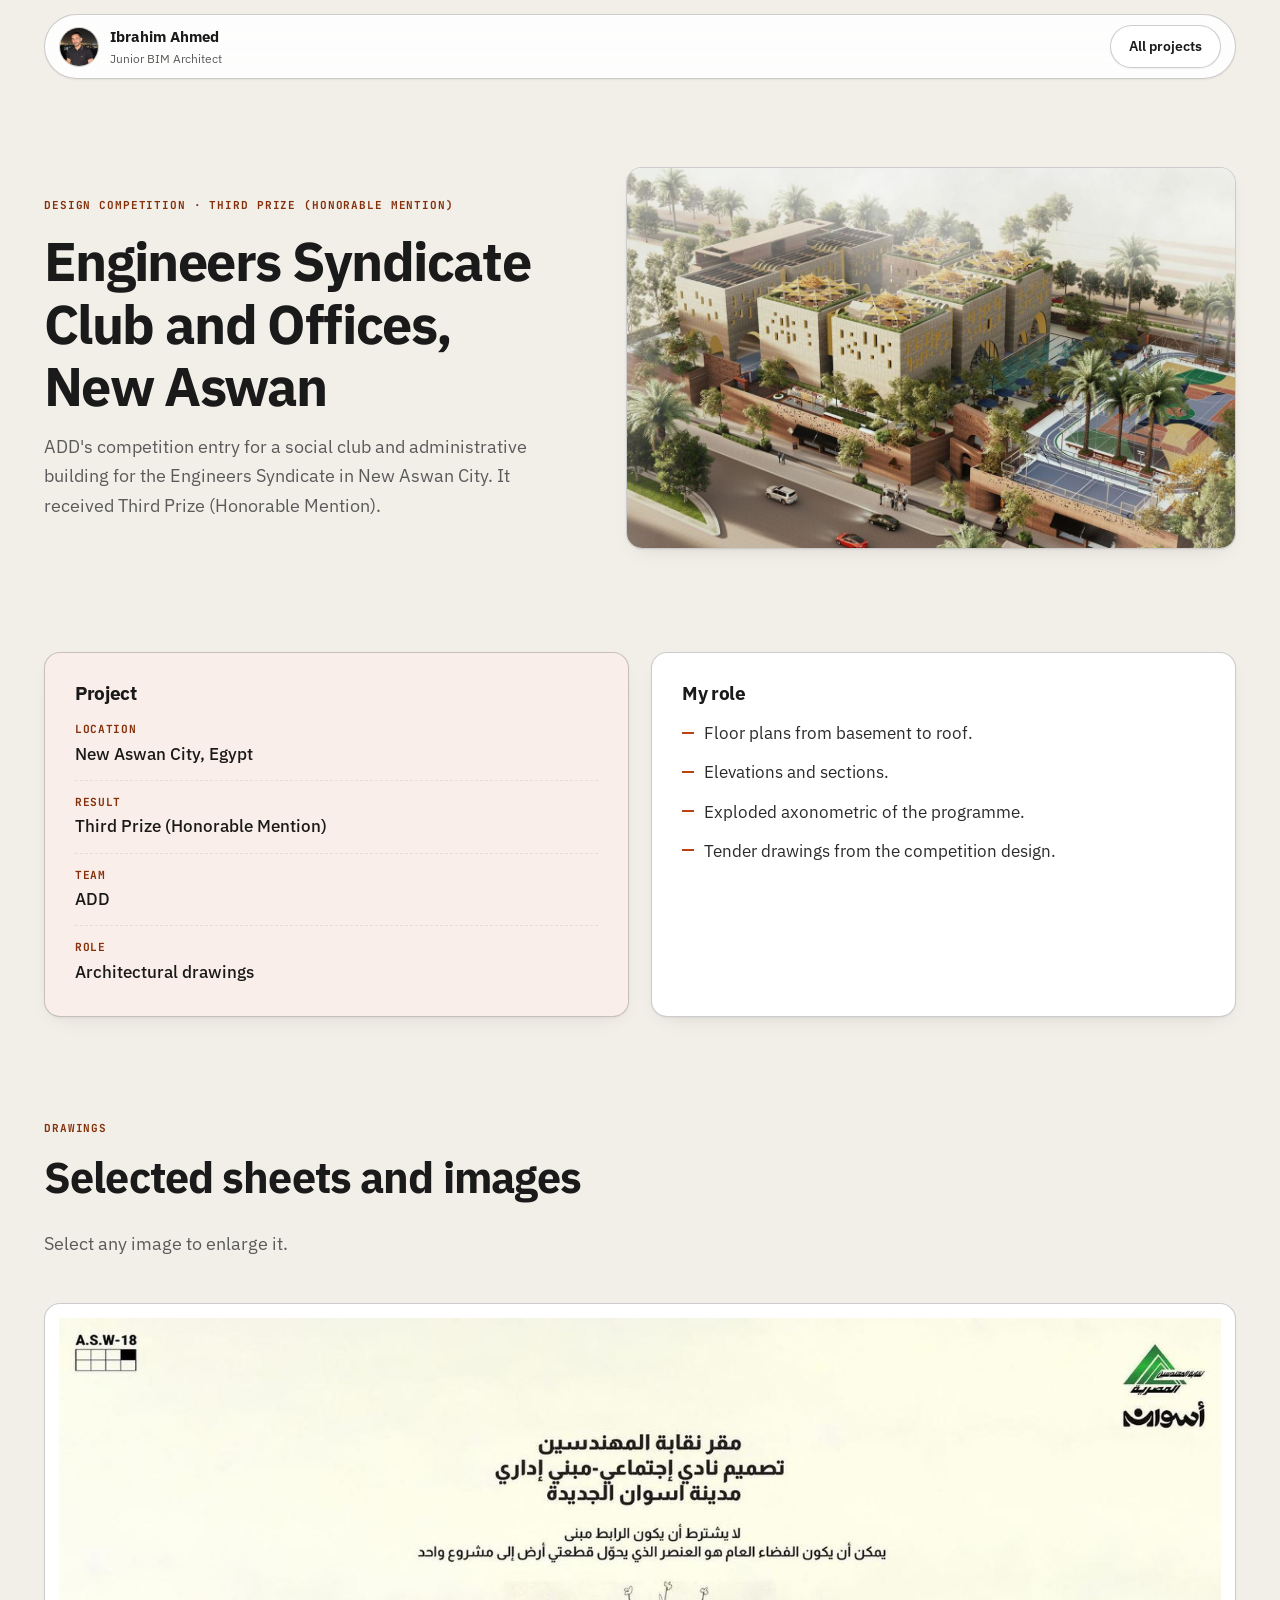
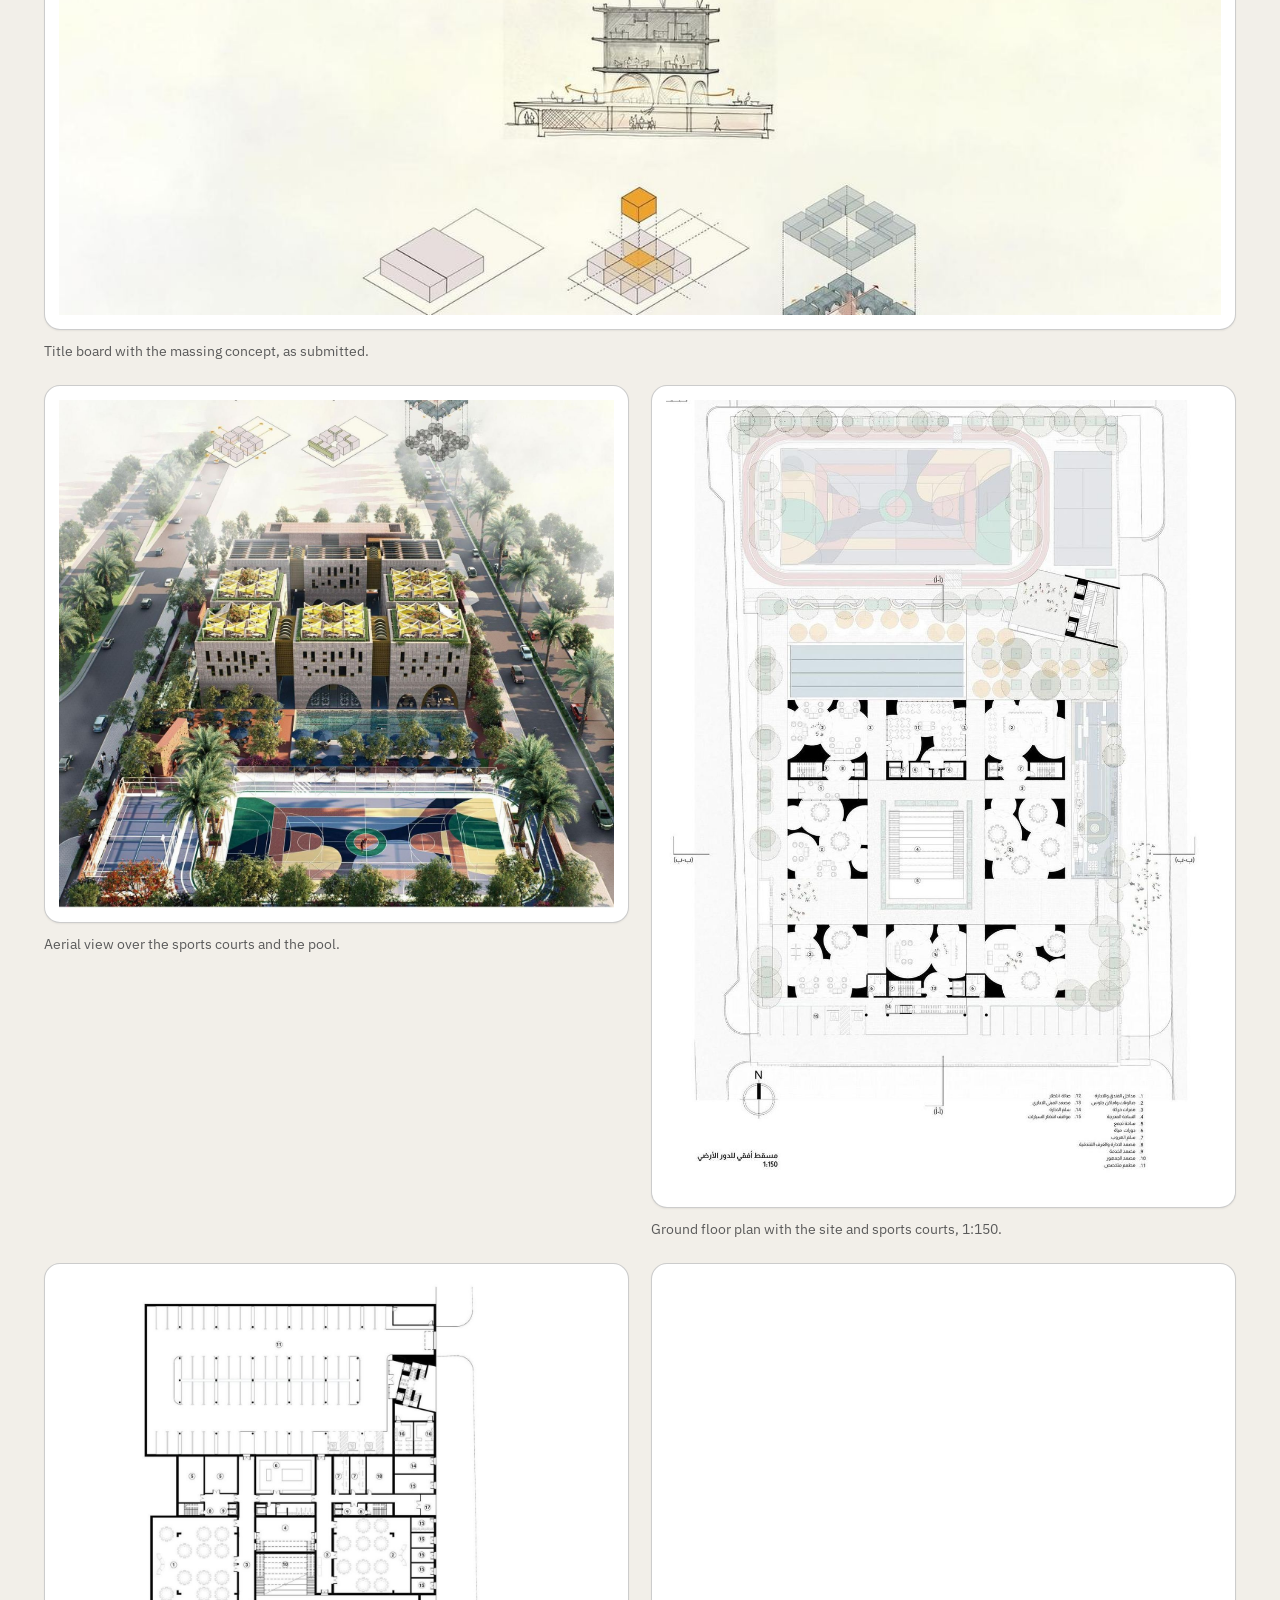
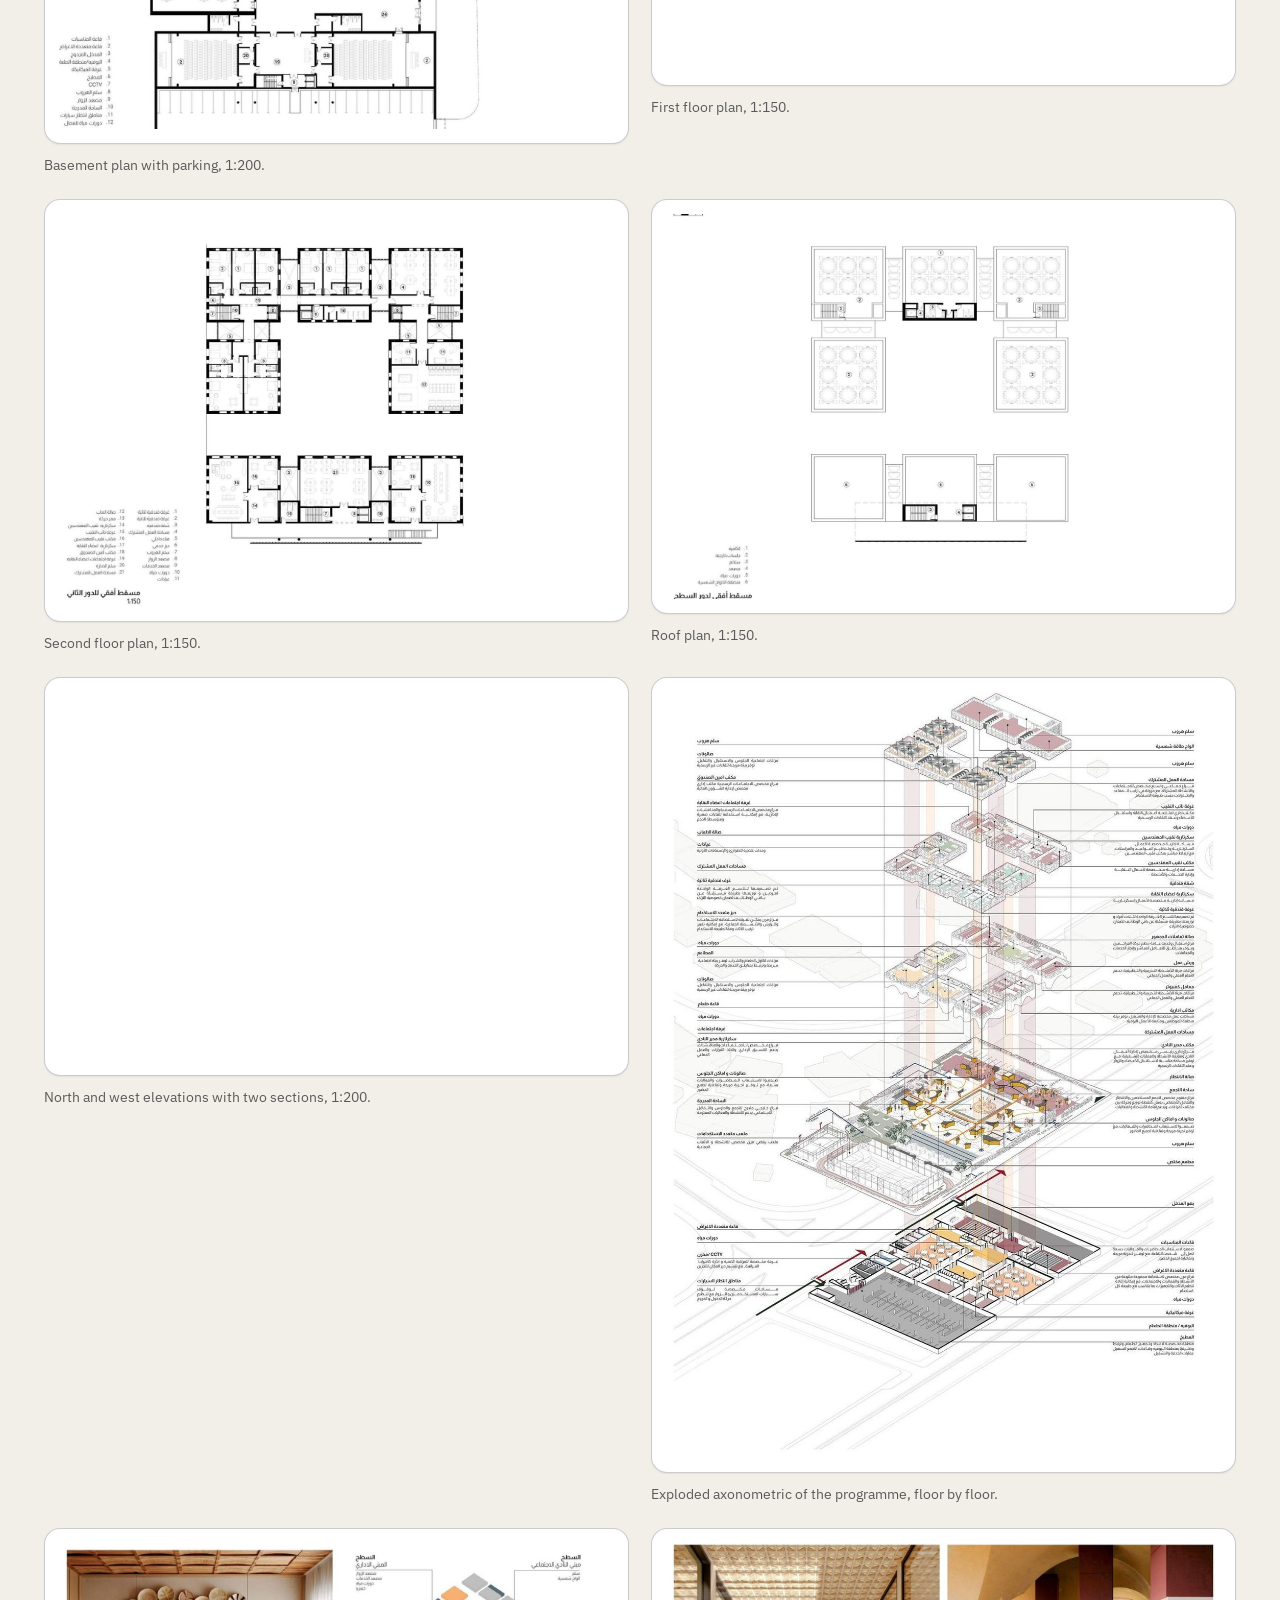
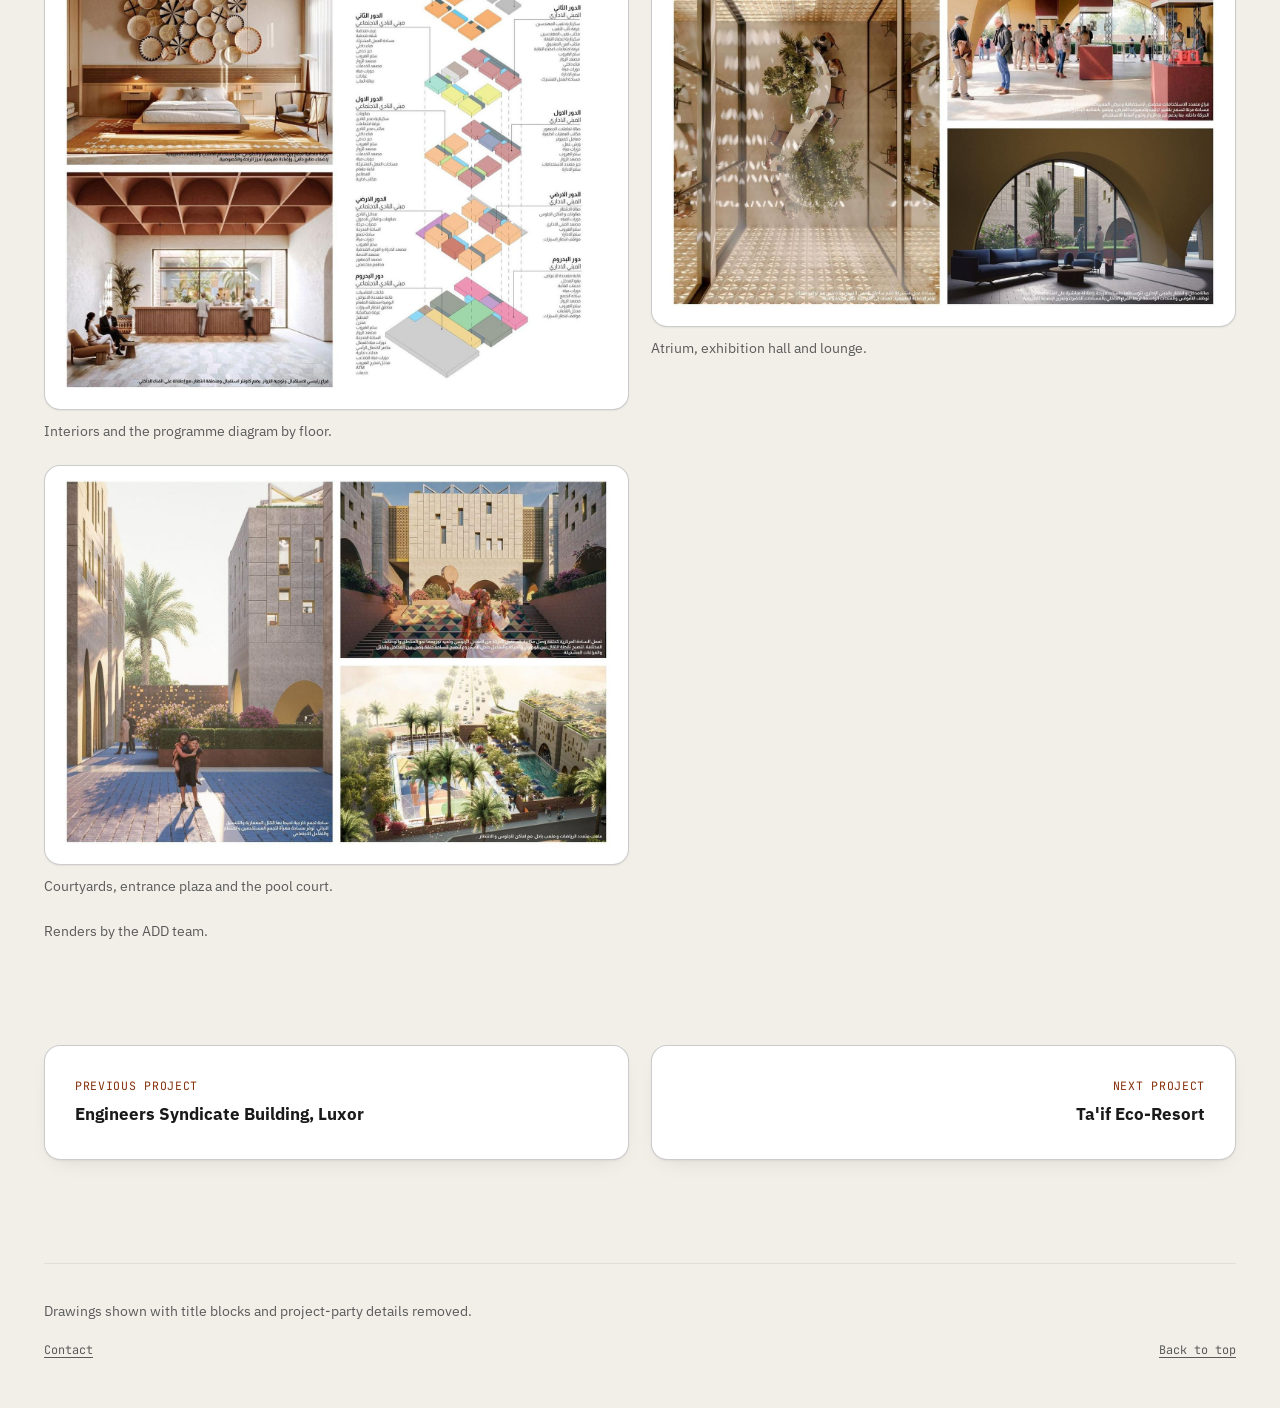
==== commit e2809408: "Show the complete set of drawings and images on every project page Each project page now carries eve" ====
--- a/projects/engineers-syndicate-club-and-offices-new-aswan.html
+++ b/projects/engineers-syndicate-club-and-offices-new-aswan.html
@@ -43,7 +43,7 @@
     <section class="section">
       <div class="section-head" data-reveal><p class="kicker"><span>Drawings</span></p><h2 class="section-title">Selected sheets and images</h2>
       <p class="section-lede">Select any image to enlarge it.</p></div>
-      <div class="gallery"><figure class="shot" data-reveal><button class="shot-btn" type="button" data-full="../assets/projects/engineers-syndicate-club-and-offices-new-aswan-1.jpg" aria-label="Enlarge: Ground floor plan with the site and sports courts, 1:150."><img src="../assets/projects/engineers-syndicate-club-and-offices-new-aswan-1.jpg" alt="Ground floor plan with the site and sports courts, 1:150." width="1050" height="1500" loading="lazy" decoding="async"></button><figcaption>Ground floor plan with the site and sports courts, 1:150.</figcaption></figure><figure class="shot" data-reveal><button class="shot-btn" type="button" data-full="../assets/projects/engineers-syndicate-club-and-offices-new-aswan-2.jpg" aria-label="Enlarge: First floor plan, 1:150."><img src="../assets/projects/engineers-syndicate-club-and-offices-new-aswan-2.jpg" alt="First floor plan, 1:150." width="1500" height="1062" loading="lazy" decoding="async"></button><figcaption>First floor plan, 1:150.</figcaption></figure><figure class="shot" data-reveal><button class="shot-btn" type="button" data-full="../assets/projects/engineers-syndicate-club-and-offices-new-aswan-3.jpg" aria-label="Enlarge: North and west elevations with two sections, 1:200."><img src="../assets/projects/engineers-syndicate-club-and-offices-new-aswan-3.jpg" alt="North and west elevations with two sections, 1:200." width="1500" height="997" loading="lazy" decoding="async"></button><figcaption>North and west elevations with two sections, 1:200.</figcaption></figure><figure class="shot" data-reveal><button class="shot-btn" type="button" data-full="../assets/projects/engineers-syndicate-club-and-offices-new-aswan-4.jpg" aria-label="Enlarge: Exploded axonometric of the programme, floor by floor."><img src="../assets/projects/engineers-syndicate-club-and-offices-new-aswan-4.jpg" alt="Exploded axonometric of the programme, floor by floor." width="1087" height="1500" loading="lazy" decoding="async"></button><figcaption>Exploded axonometric of the programme, floor by floor.</figcaption></figure></div>
+      <div class="gallery"><figure class="shot wide" data-reveal><button class="shot-btn" type="button" data-full="../assets/projects/engineers-syndicate-club-and-offices-new-aswan-1.jpg" aria-label="Enlarge: Title board with the massing concept, as submitted."><img src="../assets/projects/engineers-syndicate-club-and-offices-new-aswan-1.jpg" alt="Title board with the massing concept, as submitted." width="1500" height="771" loading="lazy" decoding="async"></button><figcaption>Title board with the massing concept, as submitted.</figcaption></figure><figure class="shot" data-reveal><button class="shot-btn" type="button" data-full="../assets/projects/engineers-syndicate-club-and-offices-new-aswan-2.jpg" aria-label="Enlarge: Aerial view over the sports courts and the pool."><img src="../assets/projects/engineers-syndicate-club-and-offices-new-aswan-2.jpg" alt="Aerial view over the sports courts and the pool." width="1500" height="1372" loading="lazy" decoding="async"></button><figcaption>Aerial view over the sports courts and the pool.</figcaption></figure><figure class="shot tall" data-reveal><button class="shot-btn" type="button" data-full="../assets/projects/engineers-syndicate-club-and-offices-new-aswan-3.jpg" aria-label="Enlarge: Ground floor plan with the site and sports courts, 1:150."><img src="../assets/projects/engineers-syndicate-club-and-offices-new-aswan-3.jpg" alt="Ground floor plan with the site and sports courts, 1:150." width="1050" height="1500" loading="lazy" decoding="async"></button><figcaption>Ground floor plan with the site and sports courts, 1:150.</figcaption></figure><figure class="shot" data-reveal><button class="shot-btn" type="button" data-full="../assets/projects/engineers-syndicate-club-and-offices-new-aswan-4.jpg" aria-label="Enlarge: Basement plan with parking, 1:200."><img src="../assets/projects/engineers-syndicate-club-and-offices-new-aswan-4.jpg" alt="Basement plan with parking, 1:200." width="1500" height="1218" loading="lazy" decoding="async"></button><figcaption>Basement plan with parking, 1:200.</figcaption></figure><figure class="shot" data-reveal><button class="shot-btn" type="button" data-full="../assets/projects/engineers-syndicate-club-and-offices-new-aswan-5.jpg" aria-label="Enlarge: First floor plan, 1:150."><img src="../assets/projects/engineers-syndicate-club-and-offices-new-aswan-5.jpg" alt="First floor plan, 1:150." width="1500" height="1061" loading="lazy" decoding="async"></button><figcaption>First floor plan, 1:150.</figcaption></figure><figure class="shot" data-reveal><button class="shot-btn" type="button" data-full="../assets/projects/engineers-syndicate-club-and-offices-new-aswan-6.jpg" aria-label="Enlarge: Second floor plan, 1:150."><img src="../assets/projects/engineers-syndicate-club-and-offices-new-aswan-6.jpg" alt="Second floor plan, 1:150." width="1500" height="1061" loading="lazy" decoding="async"></button><figcaption>Second floor plan, 1:150.</figcaption></figure><figure class="shot" data-reveal><button class="shot-btn" type="button" data-full="../assets/projects/engineers-syndicate-club-and-offices-new-aswan-7.jpg" aria-label="Enlarge: Roof plan, 1:150."><img src="../assets/projects/engineers-syndicate-club-and-offices-new-aswan-7.jpg" alt="Roof plan, 1:150." width="1500" height="1039" loading="lazy" decoding="async"></button><figcaption>Roof plan, 1:150.</figcaption></figure><figure class="shot" data-reveal><button class="shot-btn" type="button" data-full="../assets/projects/engineers-syndicate-club-and-offices-new-aswan-8.jpg" aria-label="Enlarge: North and west elevations with two sections, 1:200."><img src="../assets/projects/engineers-syndicate-club-and-offices-new-aswan-8.jpg" alt="North and west elevations with two sections, 1:200." width="1500" height="997" loading="lazy" decoding="async"></button><figcaption>North and west elevations with two sections, 1:200.</figcaption></figure><figure class="shot tall" data-reveal><button class="shot-btn" type="button" data-full="../assets/projects/engineers-syndicate-club-and-offices-new-aswan-9.jpg" aria-label="Enlarge: Exploded axonometric of the programme, floor by floor."><img src="../assets/projects/engineers-syndicate-club-and-offices-new-aswan-9.jpg" alt="Exploded axonometric of the programme, floor by floor." width="1087" height="1500" loading="lazy" decoding="async"></button><figcaption>Exploded axonometric of the programme, floor by floor.</figcaption></figure><figure class="shot" data-reveal><button class="shot-btn" type="button" data-full="../assets/projects/engineers-syndicate-club-and-offices-new-aswan-10.jpg" aria-label="Enlarge: Interiors and the programme diagram by floor."><img src="../assets/projects/engineers-syndicate-club-and-offices-new-aswan-10.jpg" alt="Interiors and the programme diagram by floor." width="1500" height="1222" loading="lazy" decoding="async"></button><figcaption>Interiors and the programme diagram by floor.</figcaption></figure><figure class="shot" data-reveal><button class="shot-btn" type="button" data-full="../assets/projects/engineers-syndicate-club-and-offices-new-aswan-11.jpg" aria-label="Enlarge: Atrium, exhibition hall and lounge."><img src="../assets/projects/engineers-syndicate-club-and-offices-new-aswan-11.jpg" alt="Atrium, exhibition hall and lounge." width="1500" height="998" loading="lazy" decoding="async"></button><figcaption>Atrium, exhibition hall and lounge.</figcaption></figure><figure class="shot" data-reveal><button class="shot-btn" type="button" data-full="../assets/projects/engineers-syndicate-club-and-offices-new-aswan-12.jpg" aria-label="Enlarge: Courtyards, entrance plaza and the pool court."><img src="../assets/projects/engineers-syndicate-club-and-offices-new-aswan-12.jpg" alt="Courtyards, entrance plaza and the pool court." width="1500" height="998" loading="lazy" decoding="async"></button><figcaption>Courtyards, entrance plaza and the pool court.</figcaption></figure></div>
       <p class="project-note" data-reveal>Renders by the ADD team.</p>
     </section>
     <nav class="section project-nav" aria-label="More projects" data-reveal>
--- a/assets/extra.css
+++ b/assets/extra.css
@@ -23,7 +23,7 @@
 
 .gallery { display: grid; grid-template-columns: repeat(2, minmax(0, 1fr)); gap: var(--gap); }
 .shot { margin: 0; display: flex; flex-direction: column; gap: 10px; }
-.shot.wide { grid-column: 1 / -1; }
+.shot.wide { grid-column: 1 / -1; }\n.shot.tall .shot-btn img { max-height: 620px; width: auto; max-width: 100%; margin-inline: auto; }
 .shot-btn { display: block; width: 100%; padding: clamp(8px, 1.2vw, 14px); background: #ffffff; border: var(--bw) solid var(--line); border-radius: var(--r-lg); box-shadow: var(--shadow-sm); cursor: zoom-in; overflow: hidden; transition: transform 0.3s cubic-bezier(0.16, 1, 0.3, 1), box-shadow 0.3s; }
 .shot-btn:hover { transform: translateY(-4px); box-shadow: var(--shadow-lg); }
 .shot-btn img { width: 100%; height: auto; transition: transform 0.6s cubic-bezier(0.16, 1, 0.3, 1); }
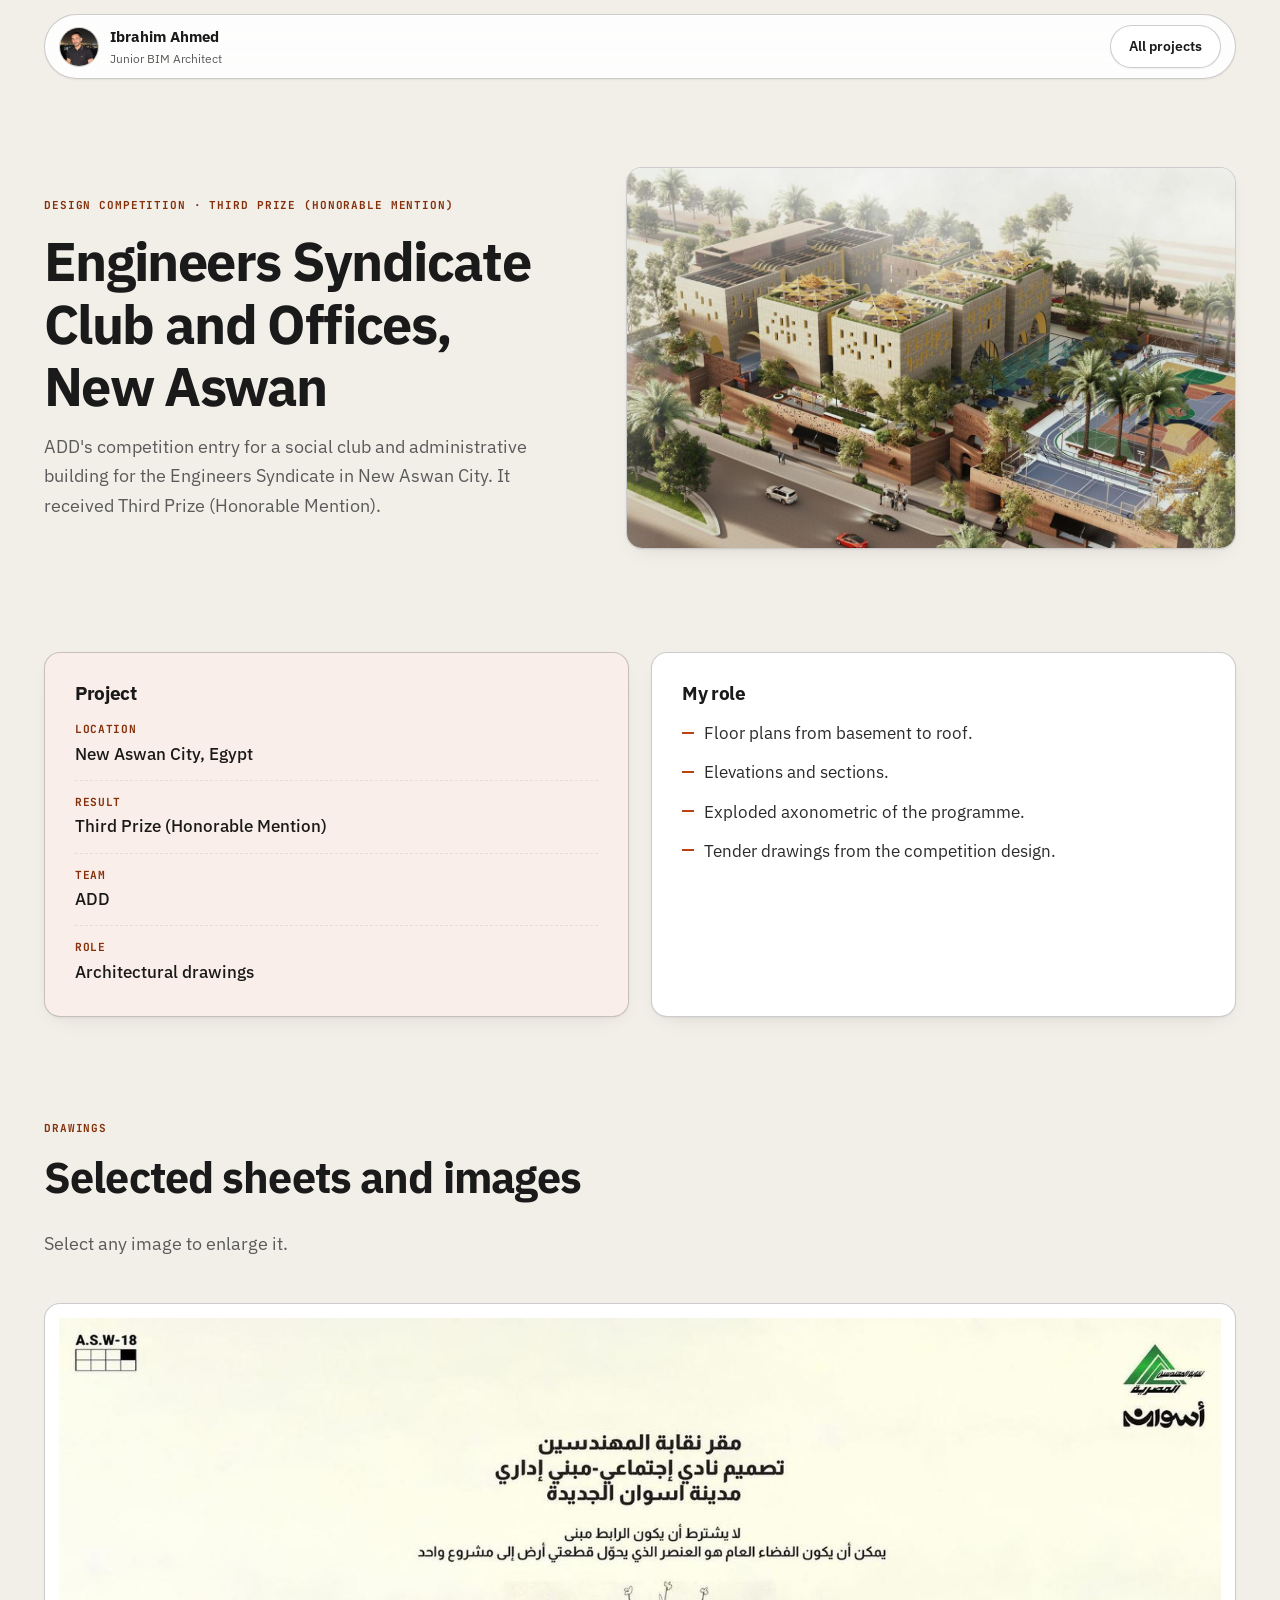
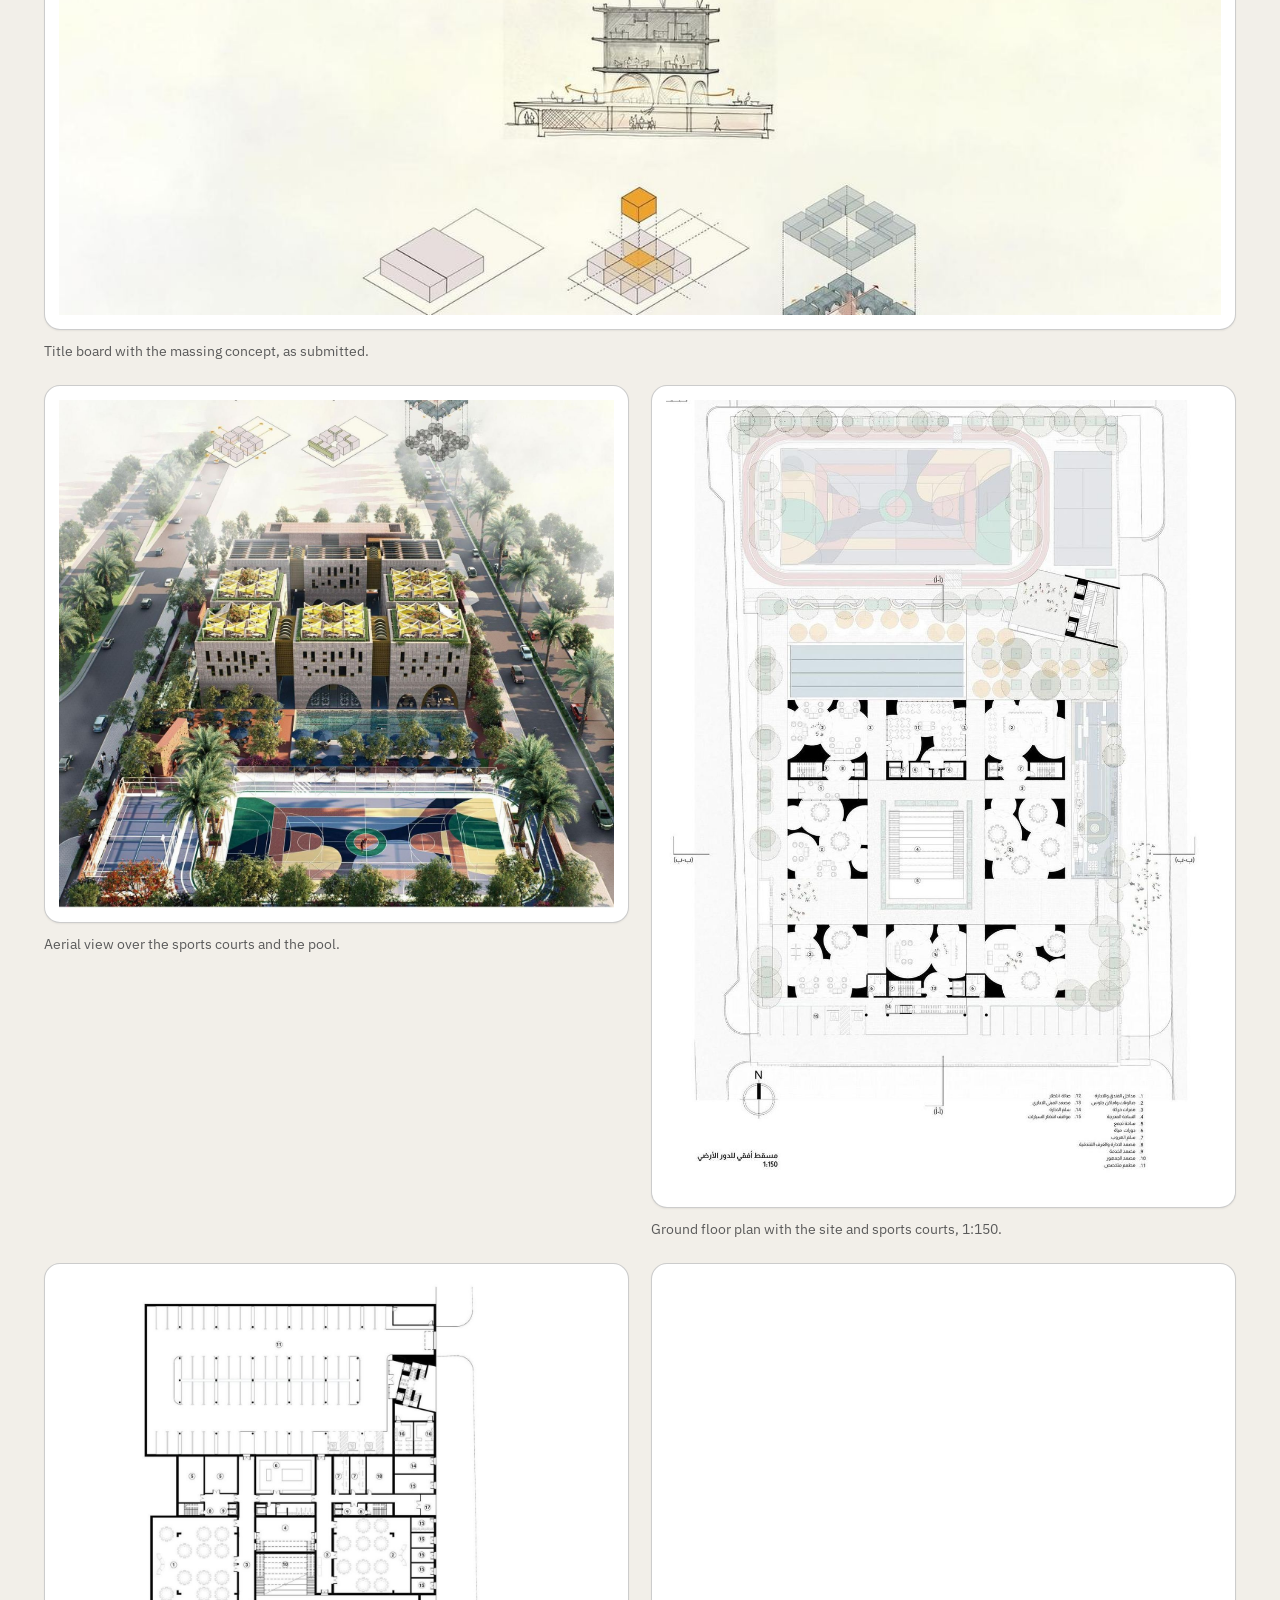
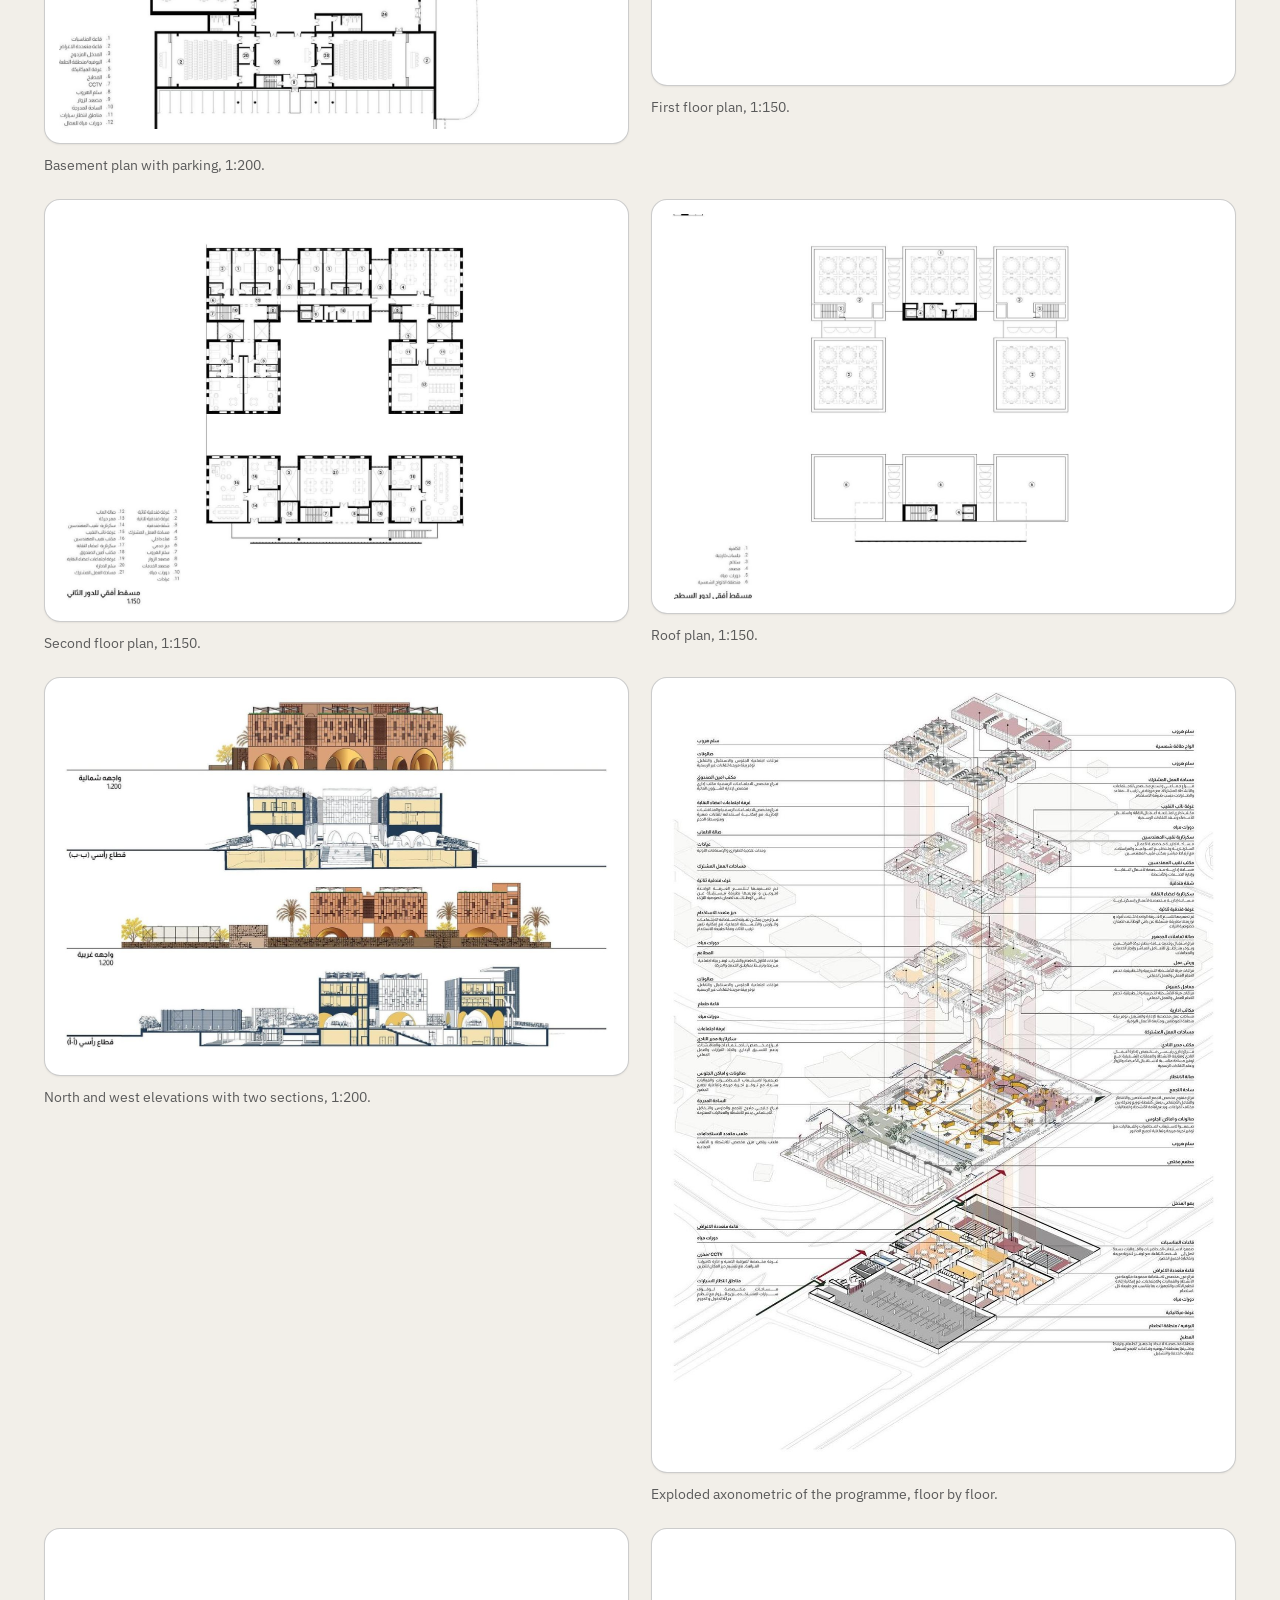
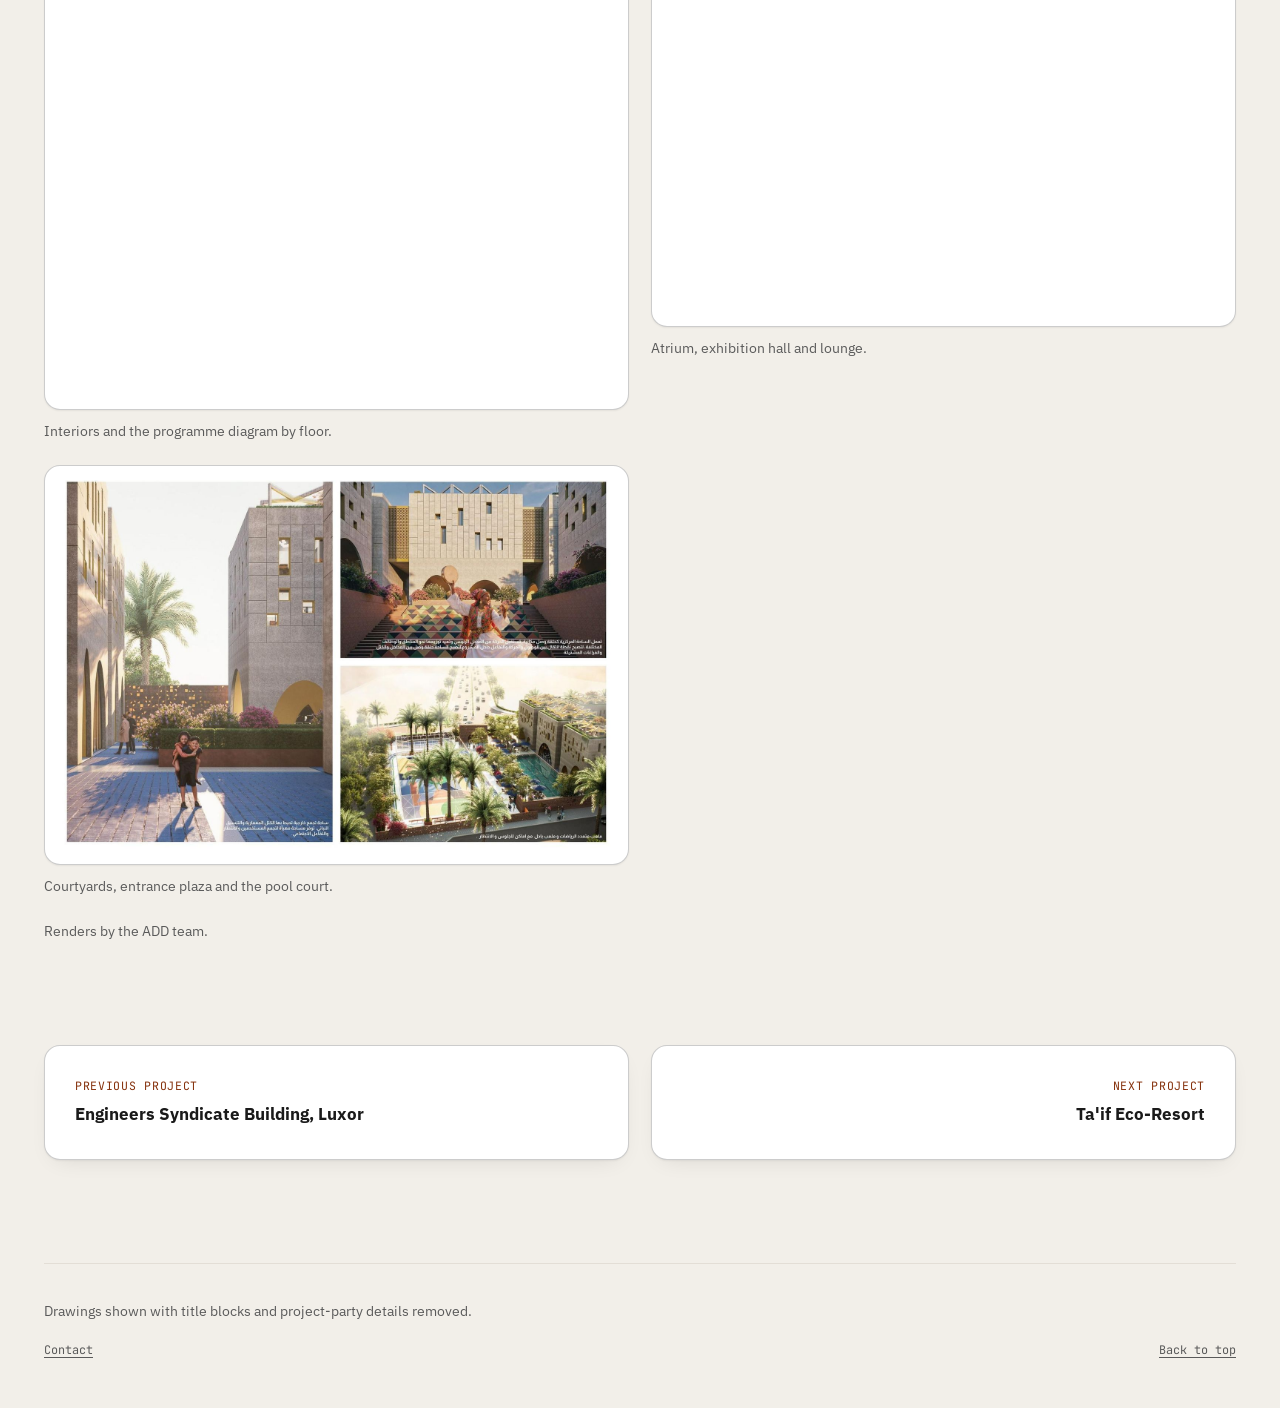
==== commit e8728584: "Fix review findings on the project pages Removes two graduation images that carried misspelt text, g" ====
--- a/projects/engineers-syndicate-club-and-offices-new-aswan.html
+++ b/projects/engineers-syndicate-club-and-offices-new-aswan.html
@@ -11,6 +11,9 @@
   <meta property="og:title" content="Engineers Syndicate Club and Offices, New Aswan | Ibrahim Ahmed">
   <meta property="og:description" content="ADD&#x27;s competition entry for a social club and administrative building for the Engineers Syndicate in New Aswan City. It received Third Prize (Honorable M">
   <meta property="og:image" content="https://ibrahim-ahmed-a.github.io/Portfolio/assets/work/engineers-syndicate-club-and-offices-new-aswan.jpg">
+  <meta property="og:url" content="https://ibrahim-ahmed-a.github.io/Portfolio/projects/engineers-syndicate-club-and-offices-new-aswan.html">
+  <meta property="og:type" content="article">
+  <meta name="twitter:card" content="summary_large_image">
   <link rel="icon" href="../assets/avatar.jpg">
   <link rel="preconnect" href="https://fonts.googleapis.com">
 <link rel="preconnect" href="https://fonts.gstatic.com" crossorigin>
@@ -55,7 +58,7 @@
     <p class="footer-note">Drawings shown with title blocks and project-party details removed.</p>
     <p class="footer-meta"><a href="../index.html#contact">Contact</a><a href="#top">Back to top</a></p>
   </div></footer>
-  <dialog class="lightbox" id="lightbox" aria-label="Enlarged image"><button class="lightbox-close" type="button" aria-label="Close">Close</button><img alt=""></dialog>
+  <dialog class="lightbox" id="lightbox" aria-label="Enlarged image"><button class="lightbox-close" type="button" aria-label="Close">Close</button><img alt="" src="[data-uri]"></dialog>
   <script src="../assets/extra.js" defer></script>
 </body>
 </html>
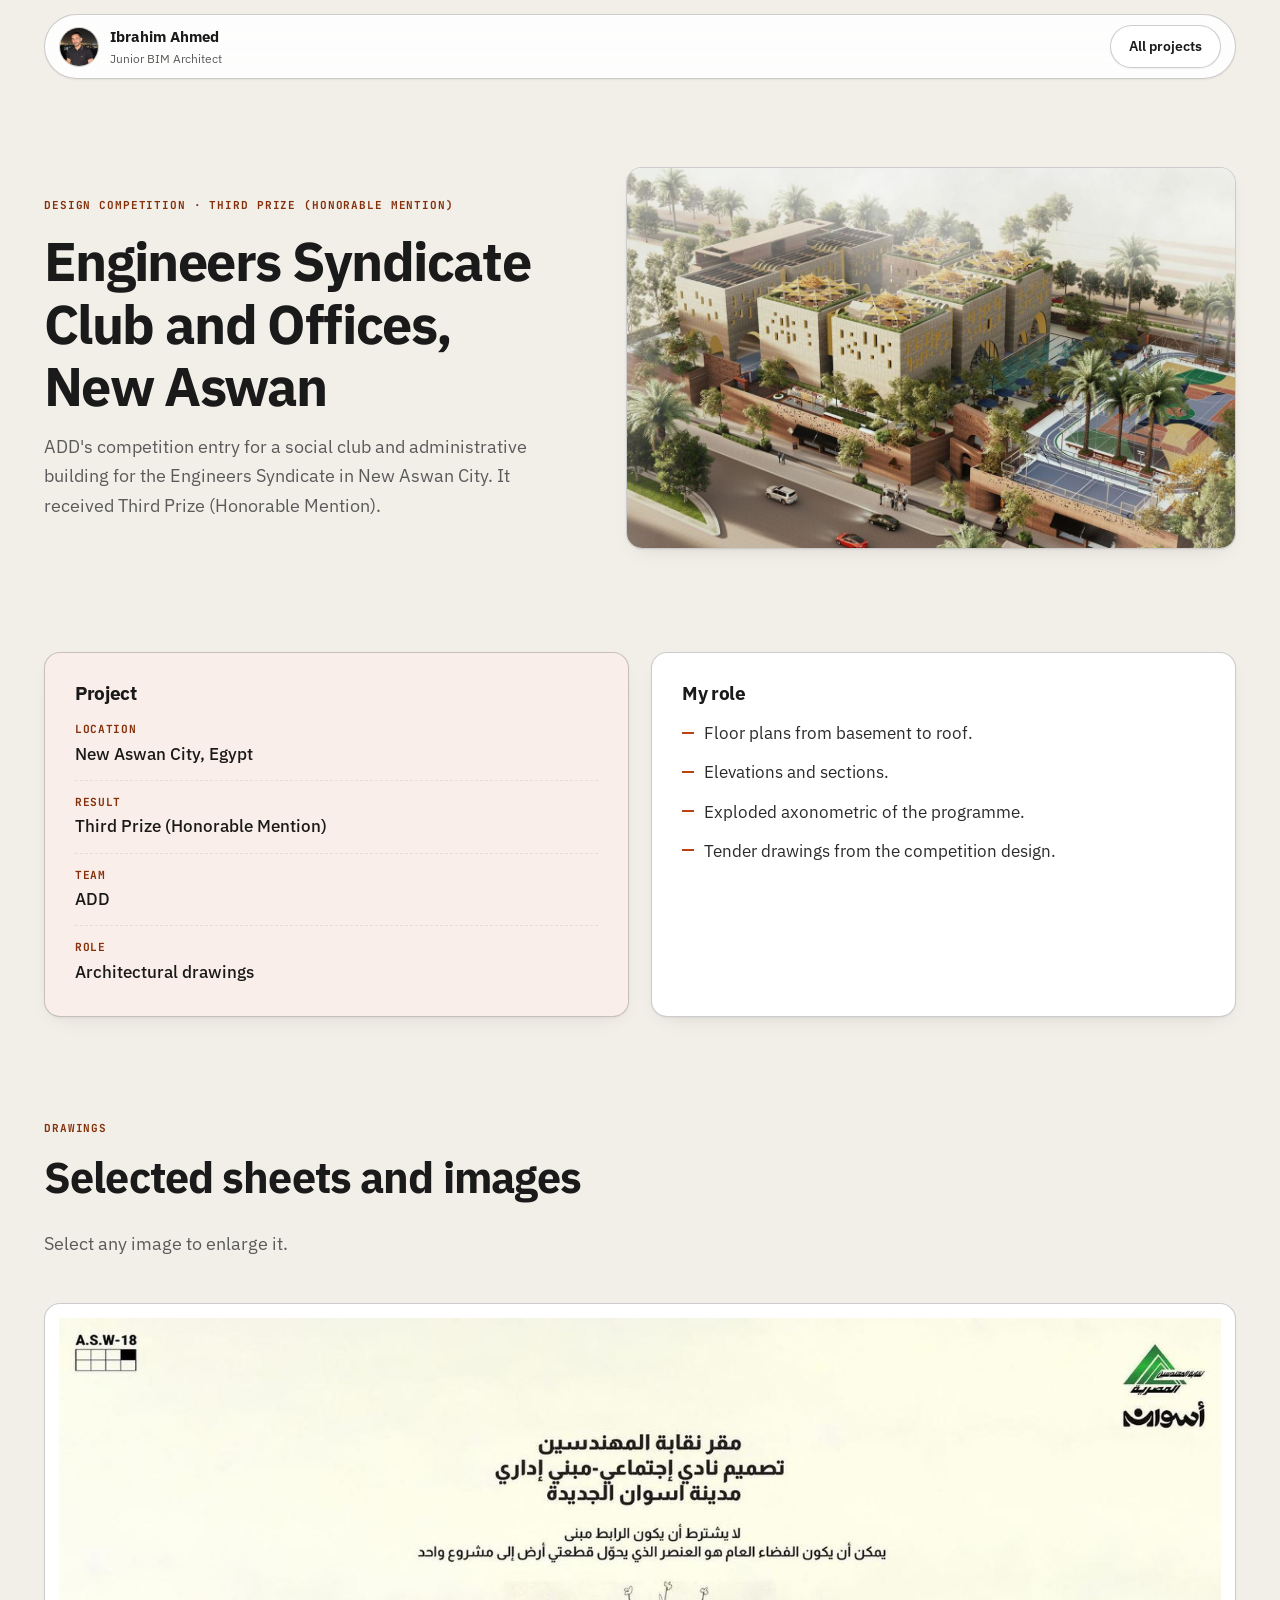
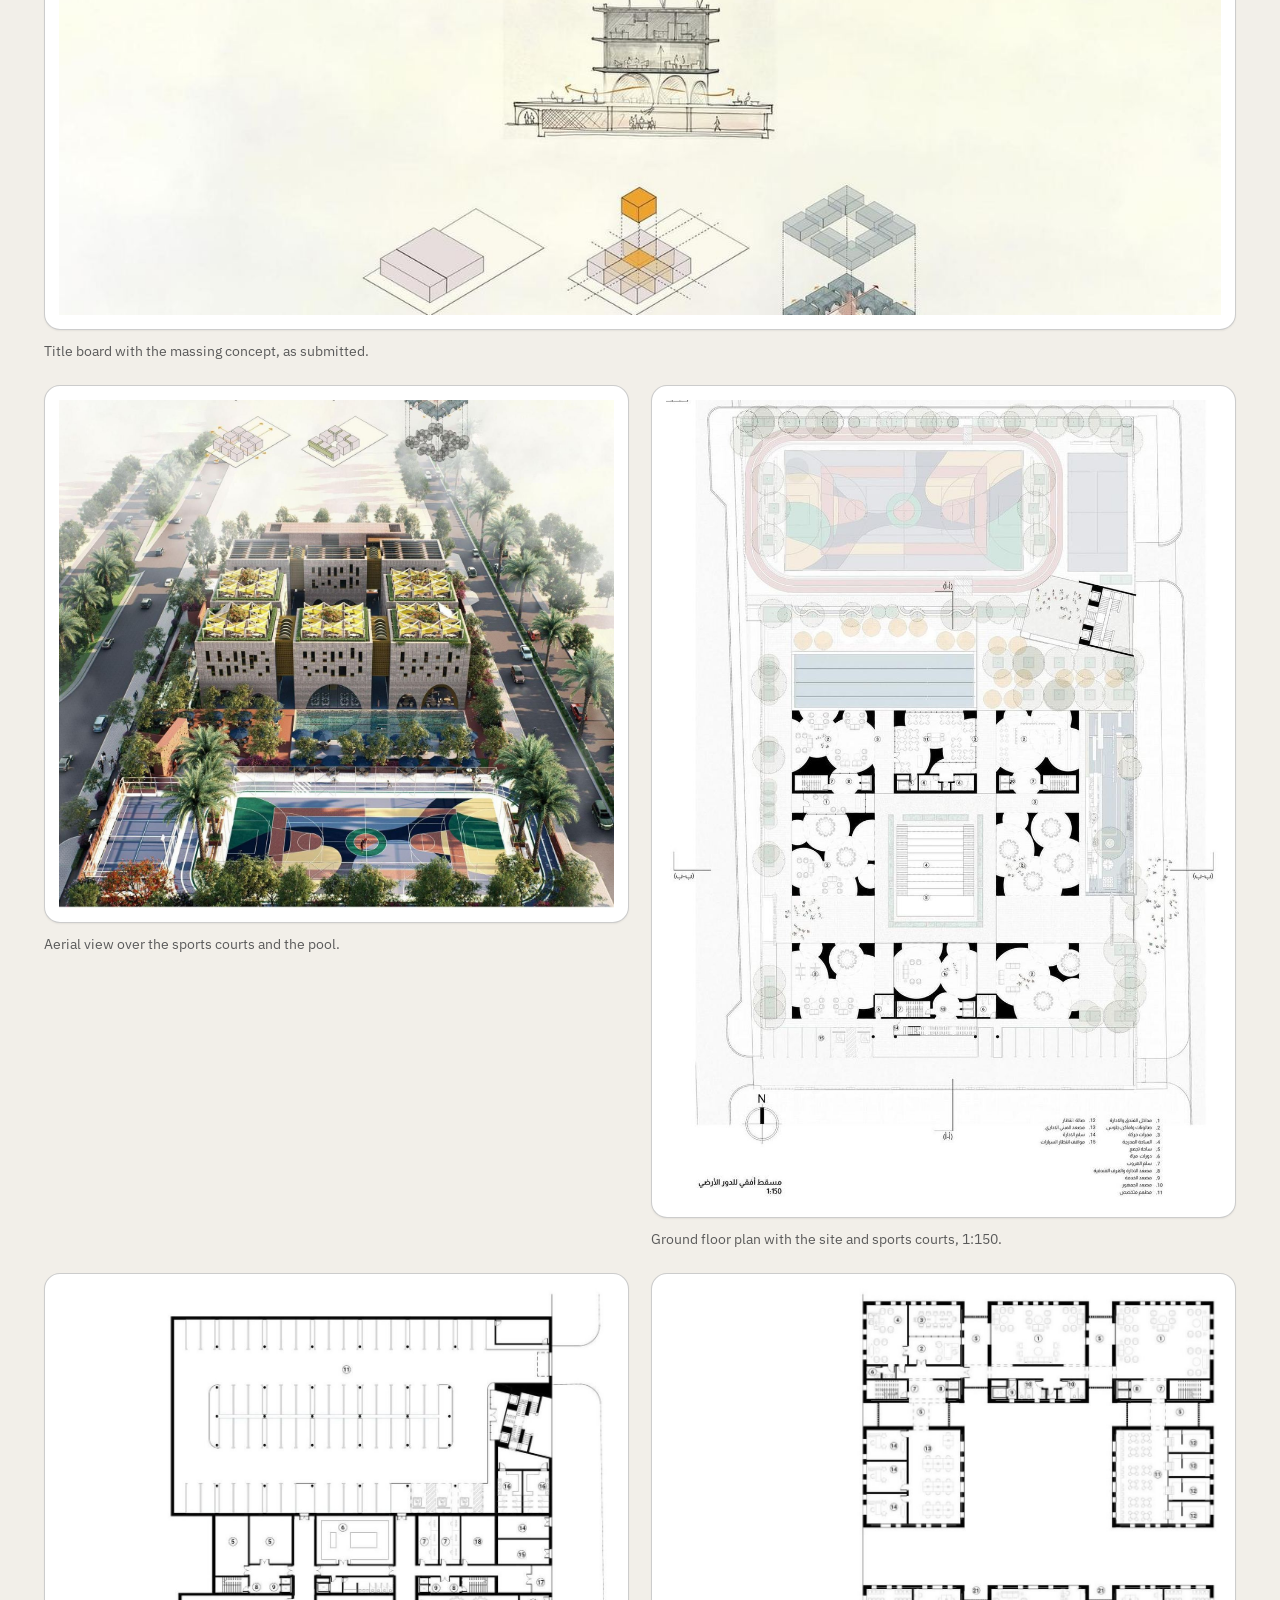
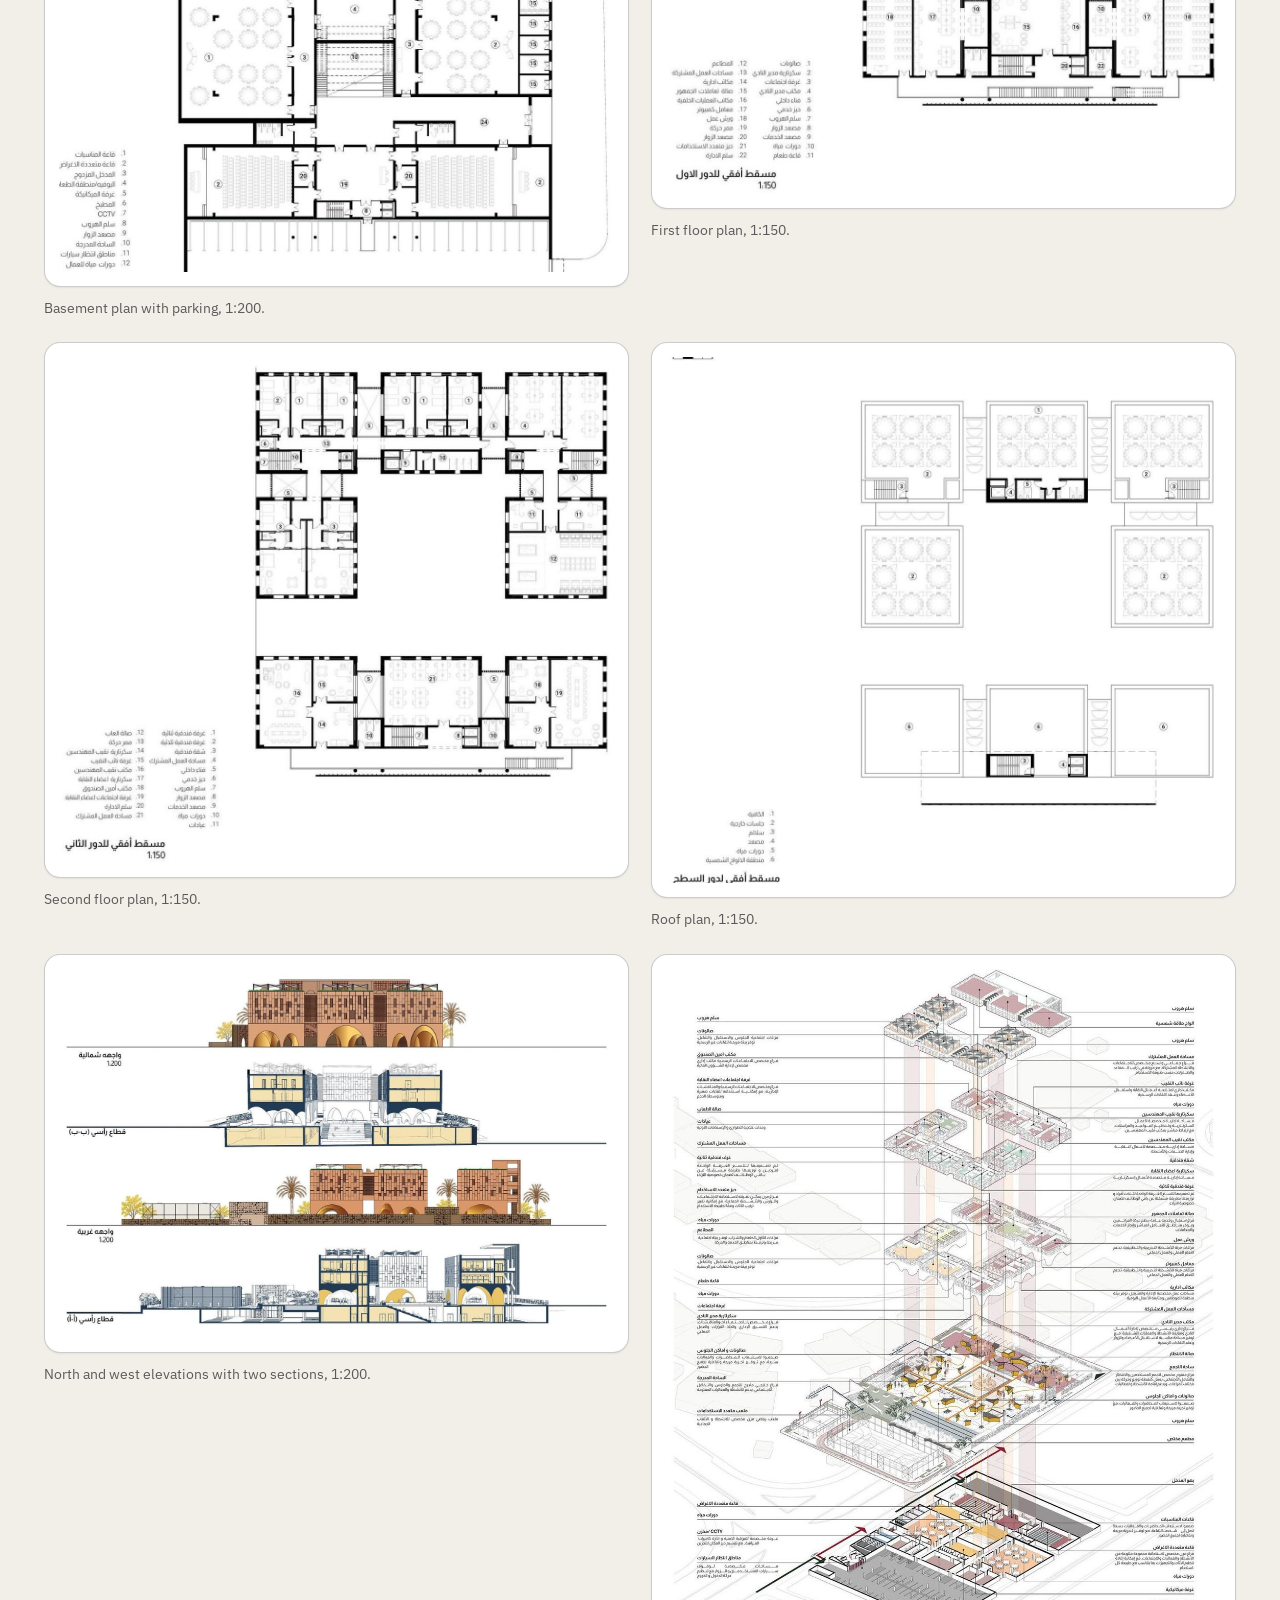
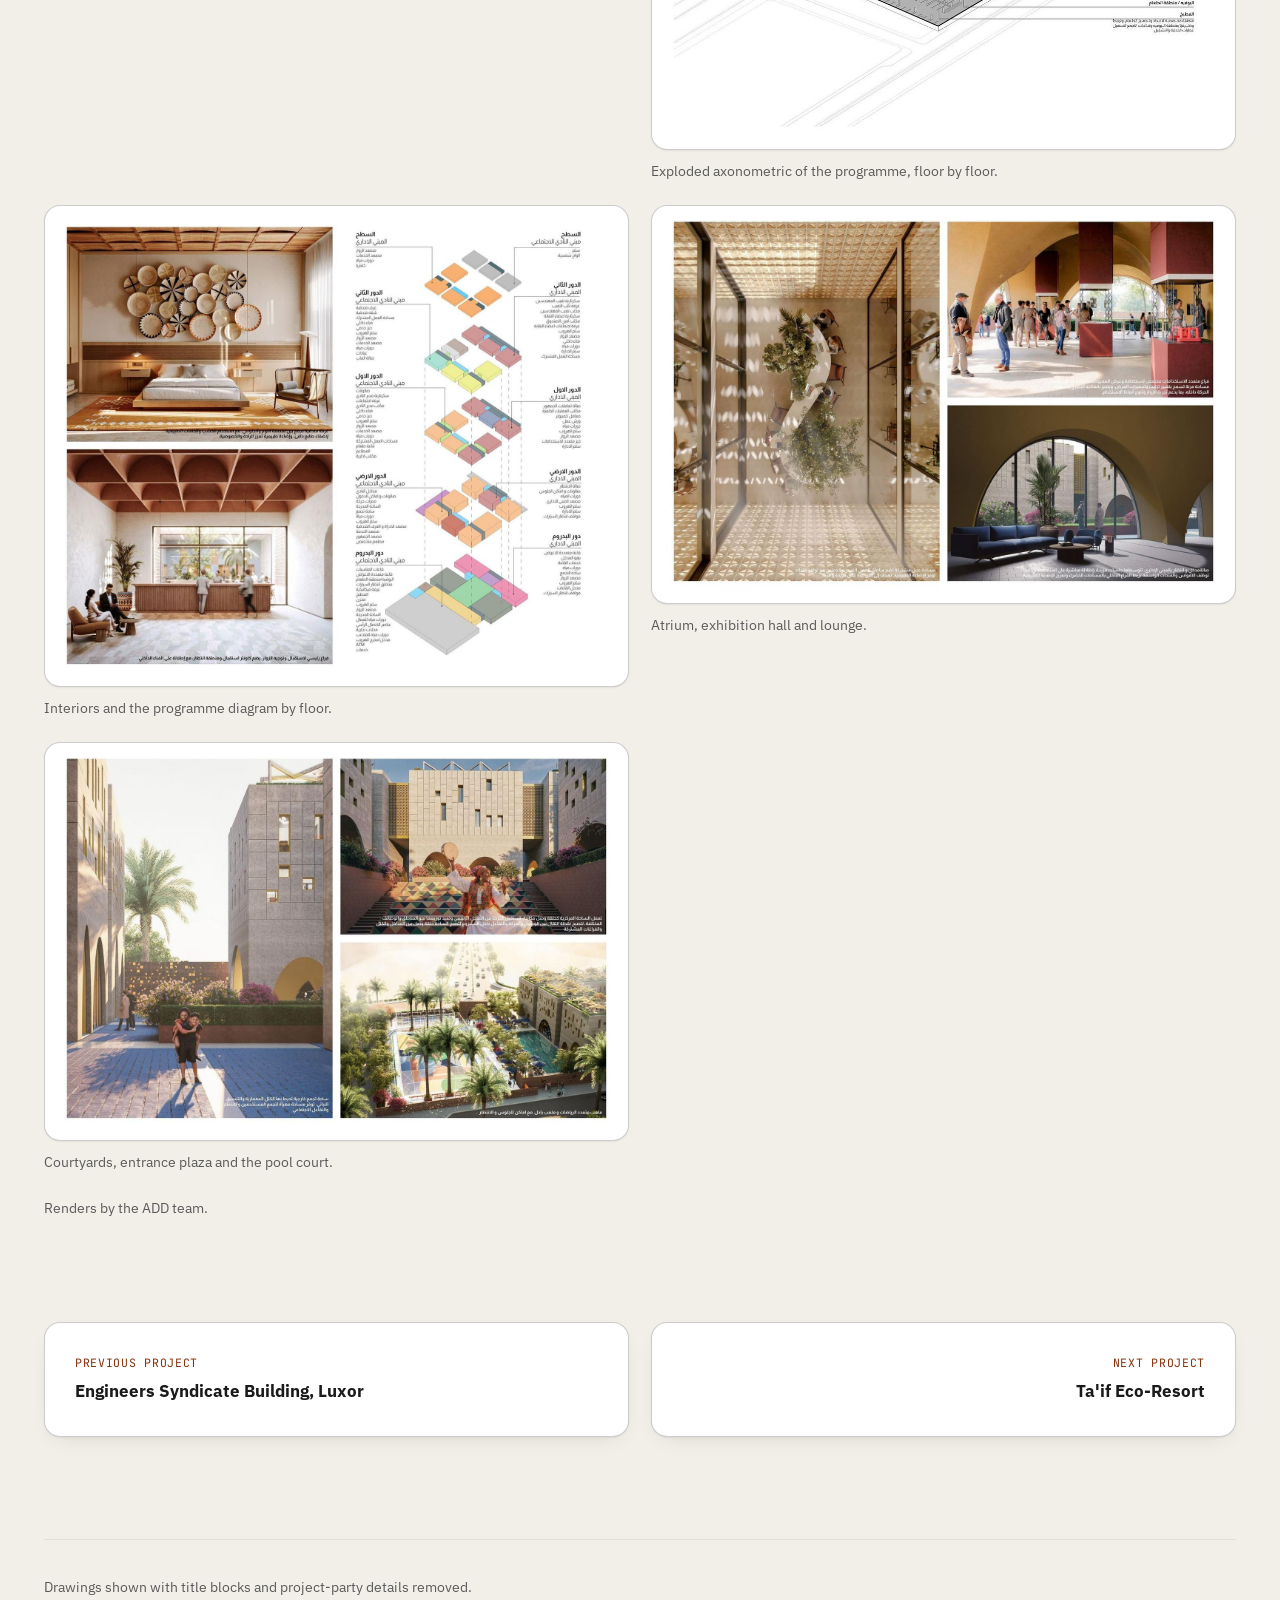
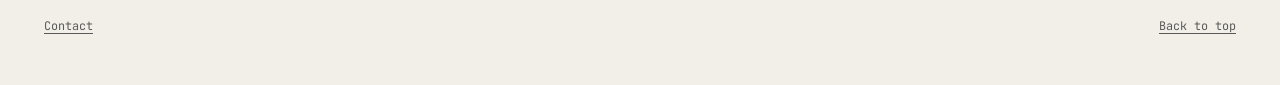
==== commit b88a06bc: "Apply the owner's page mark-ups to the project galleries Removes the graduation section study and us" ====
--- a/projects/engineers-syndicate-club-and-offices-new-aswan.html
+++ b/projects/engineers-syndicate-club-and-offices-new-aswan.html
@@ -46,7 +46,7 @@
     <section class="section">
       <div class="section-head" data-reveal><p class="kicker"><span>Drawings</span></p><h2 class="section-title">Selected sheets and images</h2>
       <p class="section-lede">Select any image to enlarge it.</p></div>
-      <div class="gallery"><figure class="shot wide" data-reveal><button class="shot-btn" type="button" data-full="../assets/projects/engineers-syndicate-club-and-offices-new-aswan-1.jpg" aria-label="Enlarge: Title board with the massing concept, as submitted."><img src="../assets/projects/engineers-syndicate-club-and-offices-new-aswan-1.jpg" alt="Title board with the massing concept, as submitted." width="1500" height="771" loading="lazy" decoding="async"></button><figcaption>Title board with the massing concept, as submitted.</figcaption></figure><figure class="shot" data-reveal><button class="shot-btn" type="button" data-full="../assets/projects/engineers-syndicate-club-and-offices-new-aswan-2.jpg" aria-label="Enlarge: Aerial view over the sports courts and the pool."><img src="../assets/projects/engineers-syndicate-club-and-offices-new-aswan-2.jpg" alt="Aerial view over the sports courts and the pool." width="1500" height="1372" loading="lazy" decoding="async"></button><figcaption>Aerial view over the sports courts and the pool.</figcaption></figure><figure class="shot tall" data-reveal><button class="shot-btn" type="button" data-full="../assets/projects/engineers-syndicate-club-and-offices-new-aswan-3.jpg" aria-label="Enlarge: Ground floor plan with the site and sports courts, 1:150."><img src="../assets/projects/engineers-syndicate-club-and-offices-new-aswan-3.jpg" alt="Ground floor plan with the site and sports courts, 1:150." width="1050" height="1500" loading="lazy" decoding="async"></button><figcaption>Ground floor plan with the site and sports courts, 1:150.</figcaption></figure><figure class="shot" data-reveal><button class="shot-btn" type="button" data-full="../assets/projects/engineers-syndicate-club-and-offices-new-aswan-4.jpg" aria-label="Enlarge: Basement plan with parking, 1:200."><img src="../assets/projects/engineers-syndicate-club-and-offices-new-aswan-4.jpg" alt="Basement plan with parking, 1:200." width="1500" height="1218" loading="lazy" decoding="async"></button><figcaption>Basement plan with parking, 1:200.</figcaption></figure><figure class="shot" data-reveal><button class="shot-btn" type="button" data-full="../assets/projects/engineers-syndicate-club-and-offices-new-aswan-5.jpg" aria-label="Enlarge: First floor plan, 1:150."><img src="../assets/projects/engineers-syndicate-club-and-offices-new-aswan-5.jpg" alt="First floor plan, 1:150." width="1500" height="1061" loading="lazy" decoding="async"></button><figcaption>First floor plan, 1:150.</figcaption></figure><figure class="shot" data-reveal><button class="shot-btn" type="button" data-full="../assets/projects/engineers-syndicate-club-and-offices-new-aswan-6.jpg" aria-label="Enlarge: Second floor plan, 1:150."><img src="../assets/projects/engineers-syndicate-club-and-offices-new-aswan-6.jpg" alt="Second floor plan, 1:150." width="1500" height="1061" loading="lazy" decoding="async"></button><figcaption>Second floor plan, 1:150.</figcaption></figure><figure class="shot" data-reveal><button class="shot-btn" type="button" data-full="../assets/projects/engineers-syndicate-club-and-offices-new-aswan-7.jpg" aria-label="Enlarge: Roof plan, 1:150."><img src="../assets/projects/engineers-syndicate-club-and-offices-new-aswan-7.jpg" alt="Roof plan, 1:150." width="1500" height="1039" loading="lazy" decoding="async"></button><figcaption>Roof plan, 1:150.</figcaption></figure><figure class="shot" data-reveal><button class="shot-btn" type="button" data-full="../assets/projects/engineers-syndicate-club-and-offices-new-aswan-8.jpg" aria-label="Enlarge: North and west elevations with two sections, 1:200."><img src="../assets/projects/engineers-syndicate-club-and-offices-new-aswan-8.jpg" alt="North and west elevations with two sections, 1:200." width="1500" height="997" loading="lazy" decoding="async"></button><figcaption>North and west elevations with two sections, 1:200.</figcaption></figure><figure class="shot tall" data-reveal><button class="shot-btn" type="button" data-full="../assets/projects/engineers-syndicate-club-and-offices-new-aswan-9.jpg" aria-label="Enlarge: Exploded axonometric of the programme, floor by floor."><img src="../assets/projects/engineers-syndicate-club-and-offices-new-aswan-9.jpg" alt="Exploded axonometric of the programme, floor by floor." width="1087" height="1500" loading="lazy" decoding="async"></button><figcaption>Exploded axonometric of the programme, floor by floor.</figcaption></figure><figure class="shot" data-reveal><button class="shot-btn" type="button" data-full="../assets/projects/engineers-syndicate-club-and-offices-new-aswan-10.jpg" aria-label="Enlarge: Interiors and the programme diagram by floor."><img src="../assets/projects/engineers-syndicate-club-and-offices-new-aswan-10.jpg" alt="Interiors and the programme diagram by floor." width="1500" height="1222" loading="lazy" decoding="async"></button><figcaption>Interiors and the programme diagram by floor.</figcaption></figure><figure class="shot" data-reveal><button class="shot-btn" type="button" data-full="../assets/projects/engineers-syndicate-club-and-offices-new-aswan-11.jpg" aria-label="Enlarge: Atrium, exhibition hall and lounge."><img src="../assets/projects/engineers-syndicate-club-and-offices-new-aswan-11.jpg" alt="Atrium, exhibition hall and lounge." width="1500" height="998" loading="lazy" decoding="async"></button><figcaption>Atrium, exhibition hall and lounge.</figcaption></figure><figure class="shot" data-reveal><button class="shot-btn" type="button" data-full="../assets/projects/engineers-syndicate-club-and-offices-new-aswan-12.jpg" aria-label="Enlarge: Courtyards, entrance plaza and the pool court."><img src="../assets/projects/engineers-syndicate-club-and-offices-new-aswan-12.jpg" alt="Courtyards, entrance plaza and the pool court." width="1500" height="998" loading="lazy" decoding="async"></button><figcaption>Courtyards, entrance plaza and the pool court.</figcaption></figure></div>
+      <div class="gallery"><figure class="shot wide" data-reveal><button class="shot-btn" type="button" data-full="../assets/projects/engineers-syndicate-club-and-offices-new-aswan-1.jpg" aria-label="Enlarge: Title board with the massing concept, as submitted."><img src="../assets/projects/engineers-syndicate-club-and-offices-new-aswan-1.jpg" alt="Title board with the massing concept, as submitted." width="1500" height="771" loading="lazy" decoding="async"></button><figcaption>Title board with the massing concept, as submitted.</figcaption></figure><figure class="shot" data-reveal><button class="shot-btn" type="button" data-full="../assets/projects/engineers-syndicate-club-and-offices-new-aswan-2.jpg" aria-label="Enlarge: Aerial view over the sports courts and the pool."><img src="../assets/projects/engineers-syndicate-club-and-offices-new-aswan-2.jpg" alt="Aerial view over the sports courts and the pool." width="1500" height="1372" loading="lazy" decoding="async"></button><figcaption>Aerial view over the sports courts and the pool.</figcaption></figure><figure class="shot tall" data-reveal><button class="shot-btn" type="button" data-full="../assets/projects/engineers-syndicate-club-and-offices-new-aswan-3.jpg" aria-label="Enlarge: Ground floor plan with the site and sports courts, 1:150."><img src="../assets/projects/engineers-syndicate-club-and-offices-new-aswan-3.jpg" alt="Ground floor plan with the site and sports courts, 1:150." width="1037" height="1500" loading="lazy" decoding="async"></button><figcaption>Ground floor plan with the site and sports courts, 1:150.</figcaption></figure><figure class="shot" data-reveal><button class="shot-btn" type="button" data-full="../assets/projects/engineers-syndicate-club-and-offices-new-aswan-4.jpg" aria-label="Enlarge: Basement plan with parking, 1:200."><img src="../assets/projects/engineers-syndicate-club-and-offices-new-aswan-4.jpg" alt="Basement plan with parking, 1:200." width="1224" height="1287" loading="lazy" decoding="async"></button><figcaption>Basement plan with parking, 1:200.</figcaption></figure><figure class="shot" data-reveal><button class="shot-btn" type="button" data-full="../assets/projects/engineers-syndicate-club-and-offices-new-aswan-5.jpg" aria-label="Enlarge: First floor plan, 1:150."><img src="../assets/projects/engineers-syndicate-club-and-offices-new-aswan-5.jpg" alt="First floor plan, 1:150." width="1170" height="1066" loading="lazy" decoding="async"></button><figcaption>First floor plan, 1:150.</figcaption></figure><figure class="shot" data-reveal><button class="shot-btn" type="button" data-full="../assets/projects/engineers-syndicate-club-and-offices-new-aswan-6.jpg" aria-label="Enlarge: Second floor plan, 1:150."><img src="../assets/projects/engineers-syndicate-club-and-offices-new-aswan-6.jpg" alt="Second floor plan, 1:150." width="1170" height="1066" loading="lazy" decoding="async"></button><figcaption>Second floor plan, 1:150.</figcaption></figure><figure class="shot" data-reveal><button class="shot-btn" type="button" data-full="../assets/projects/engineers-syndicate-club-and-offices-new-aswan-7.jpg" aria-label="Enlarge: Roof plan, 1:150."><img src="../assets/projects/engineers-syndicate-club-and-offices-new-aswan-7.jpg" alt="Roof plan, 1:150." width="1168" height="1108" loading="lazy" decoding="async"></button><figcaption>Roof plan, 1:150.</figcaption></figure><figure class="shot" data-reveal><button class="shot-btn" type="button" data-full="../assets/projects/engineers-syndicate-club-and-offices-new-aswan-8.jpg" aria-label="Enlarge: North and west elevations with two sections, 1:200."><img src="../assets/projects/engineers-syndicate-club-and-offices-new-aswan-8.jpg" alt="North and west elevations with two sections, 1:200." width="1500" height="997" loading="lazy" decoding="async"></button><figcaption>North and west elevations with two sections, 1:200.</figcaption></figure><figure class="shot tall" data-reveal><button class="shot-btn" type="button" data-full="../assets/projects/engineers-syndicate-club-and-offices-new-aswan-9.jpg" aria-label="Enlarge: Exploded axonometric of the programme, floor by floor."><img src="../assets/projects/engineers-syndicate-club-and-offices-new-aswan-9.jpg" alt="Exploded axonometric of the programme, floor by floor." width="1087" height="1500" loading="lazy" decoding="async"></button><figcaption>Exploded axonometric of the programme, floor by floor.</figcaption></figure><figure class="shot" data-reveal><button class="shot-btn" type="button" data-full="../assets/projects/engineers-syndicate-club-and-offices-new-aswan-10.jpg" aria-label="Enlarge: Interiors and the programme diagram by floor."><img src="../assets/projects/engineers-syndicate-club-and-offices-new-aswan-10.jpg" alt="Interiors and the programme diagram by floor." width="1500" height="1222" loading="lazy" decoding="async"></button><figcaption>Interiors and the programme diagram by floor.</figcaption></figure><figure class="shot" data-reveal><button class="shot-btn" type="button" data-full="../assets/projects/engineers-syndicate-club-and-offices-new-aswan-11.jpg" aria-label="Enlarge: Atrium, exhibition hall and lounge."><img src="../assets/projects/engineers-syndicate-club-and-offices-new-aswan-11.jpg" alt="Atrium, exhibition hall and lounge." width="1500" height="998" loading="lazy" decoding="async"></button><figcaption>Atrium, exhibition hall and lounge.</figcaption></figure><figure class="shot" data-reveal><button class="shot-btn" type="button" data-full="../assets/projects/engineers-syndicate-club-and-offices-new-aswan-12.jpg" aria-label="Enlarge: Courtyards, entrance plaza and the pool court."><img src="../assets/projects/engineers-syndicate-club-and-offices-new-aswan-12.jpg" alt="Courtyards, entrance plaza and the pool court." width="1500" height="998" loading="lazy" decoding="async"></button><figcaption>Courtyards, entrance plaza and the pool court.</figcaption></figure></div>
       <p class="project-note" data-reveal>Renders by the ADD team.</p>
     </section>
     <nav class="section project-nav" aria-label="More projects" data-reveal>
